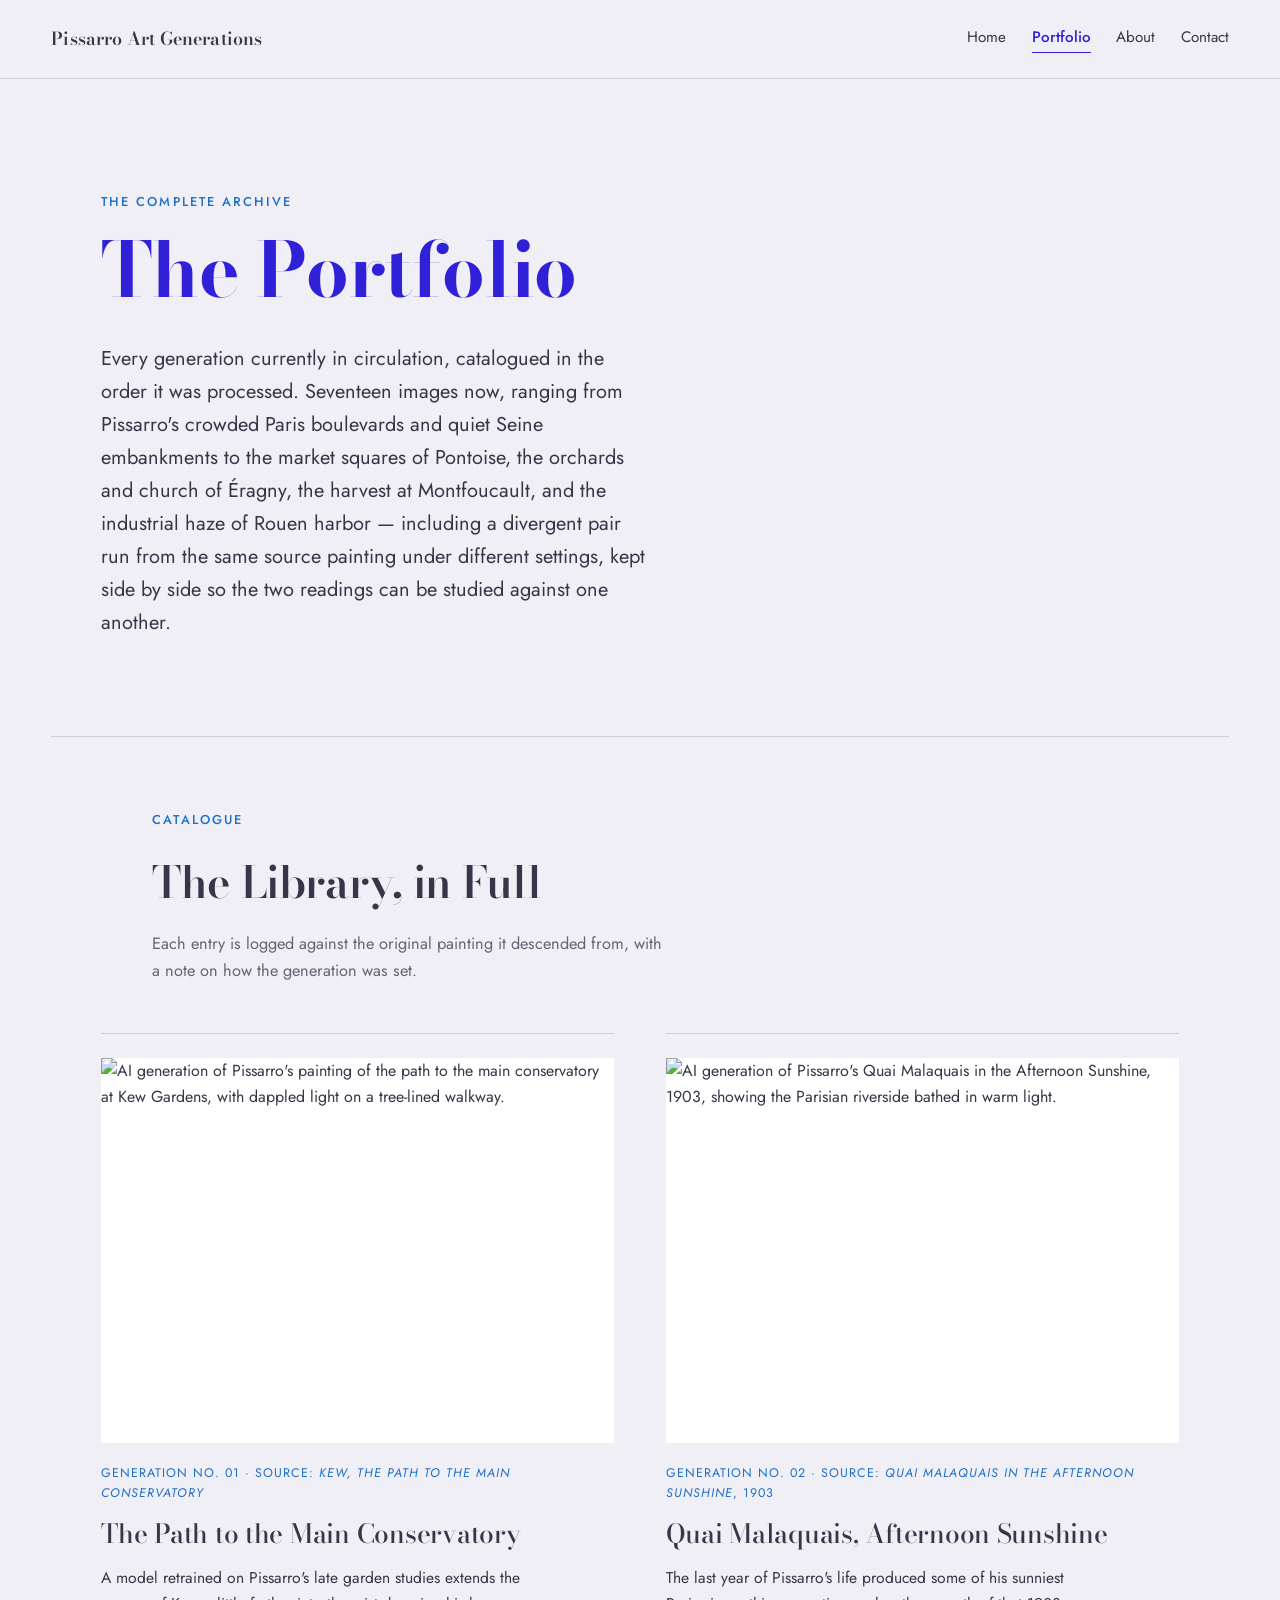
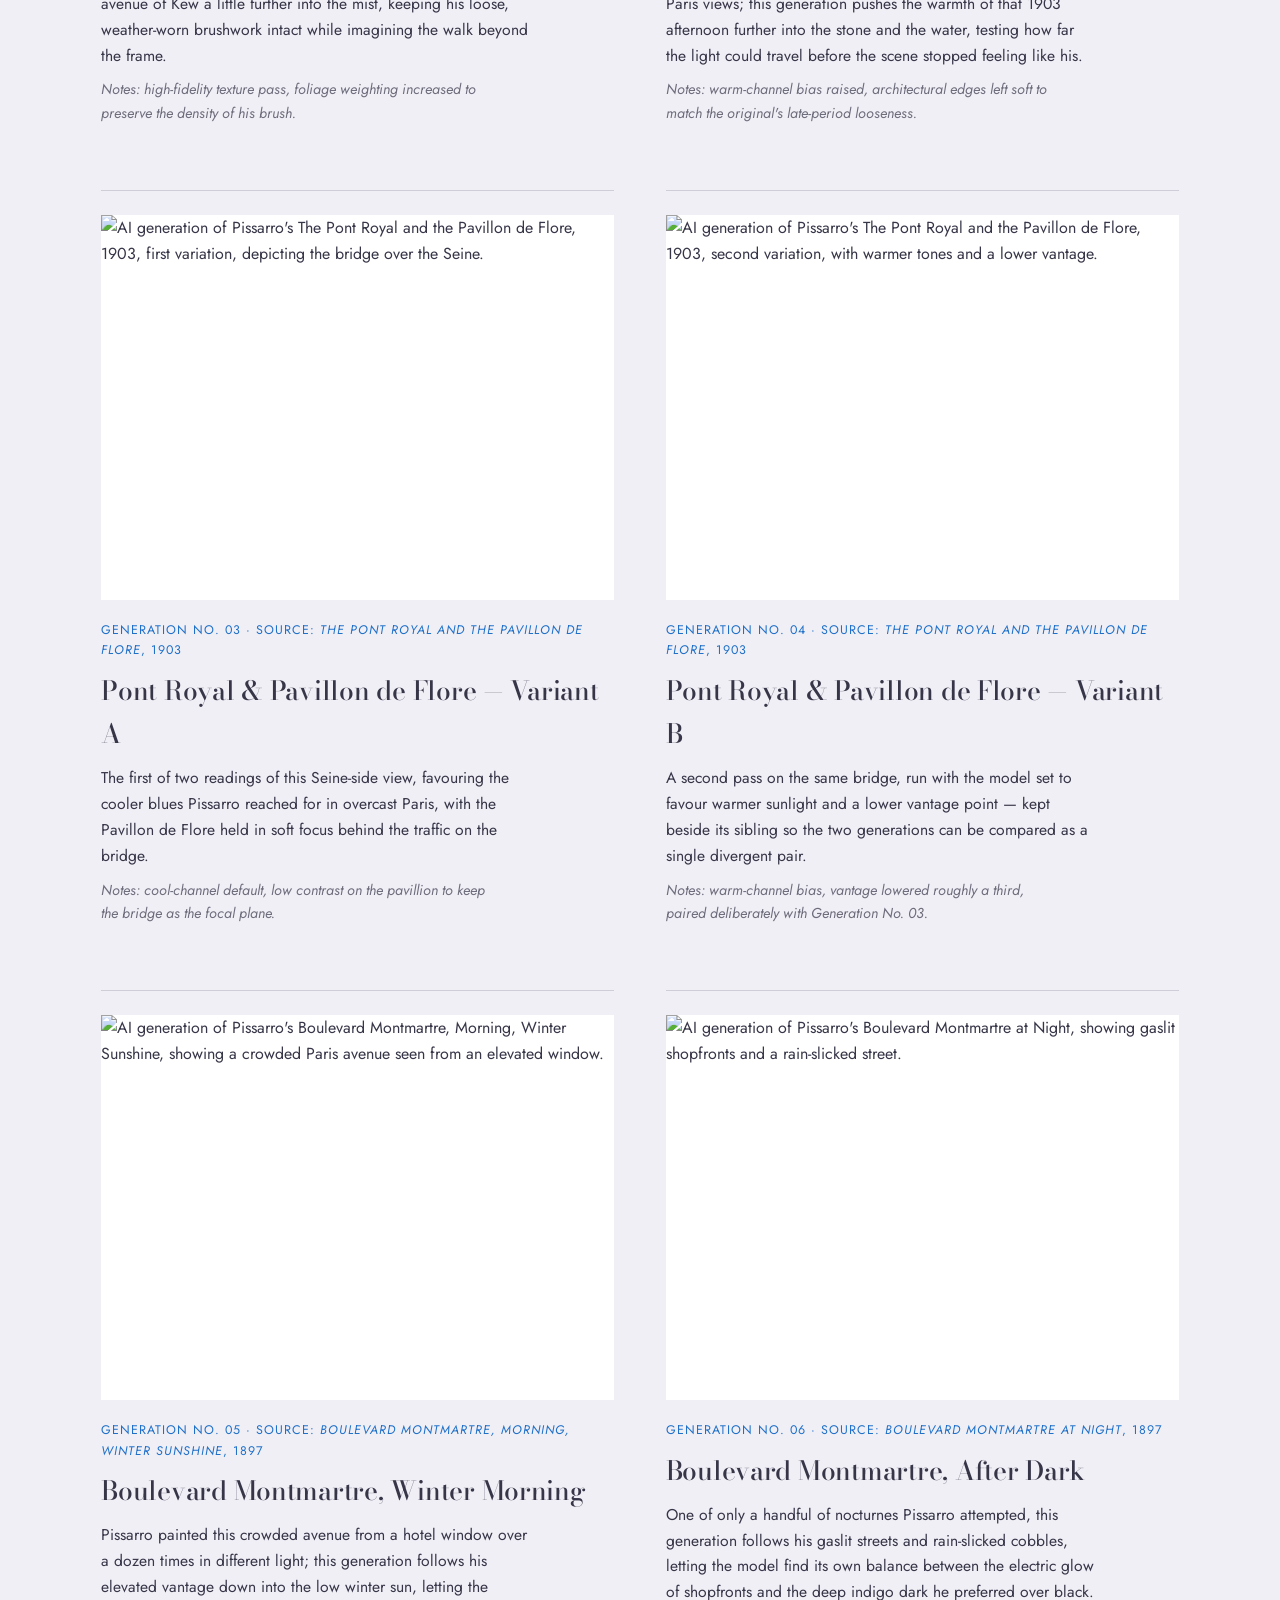
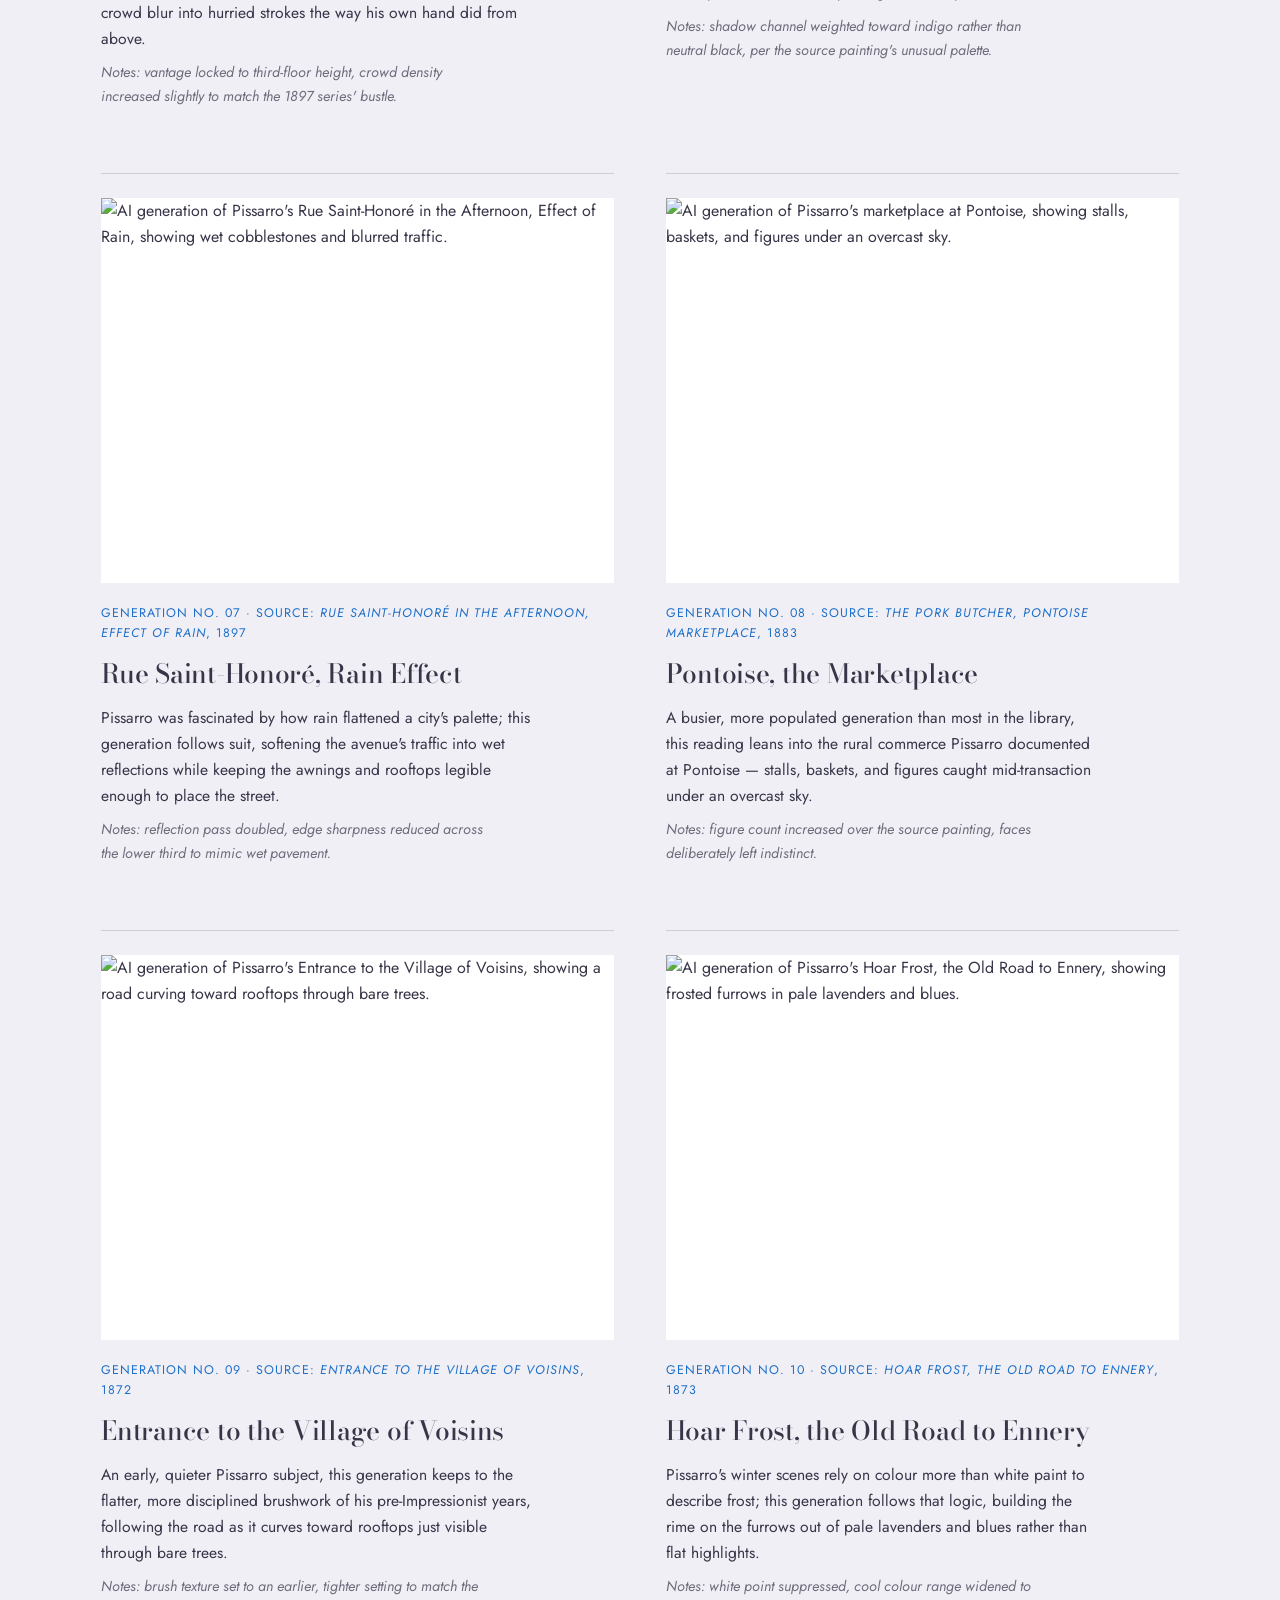
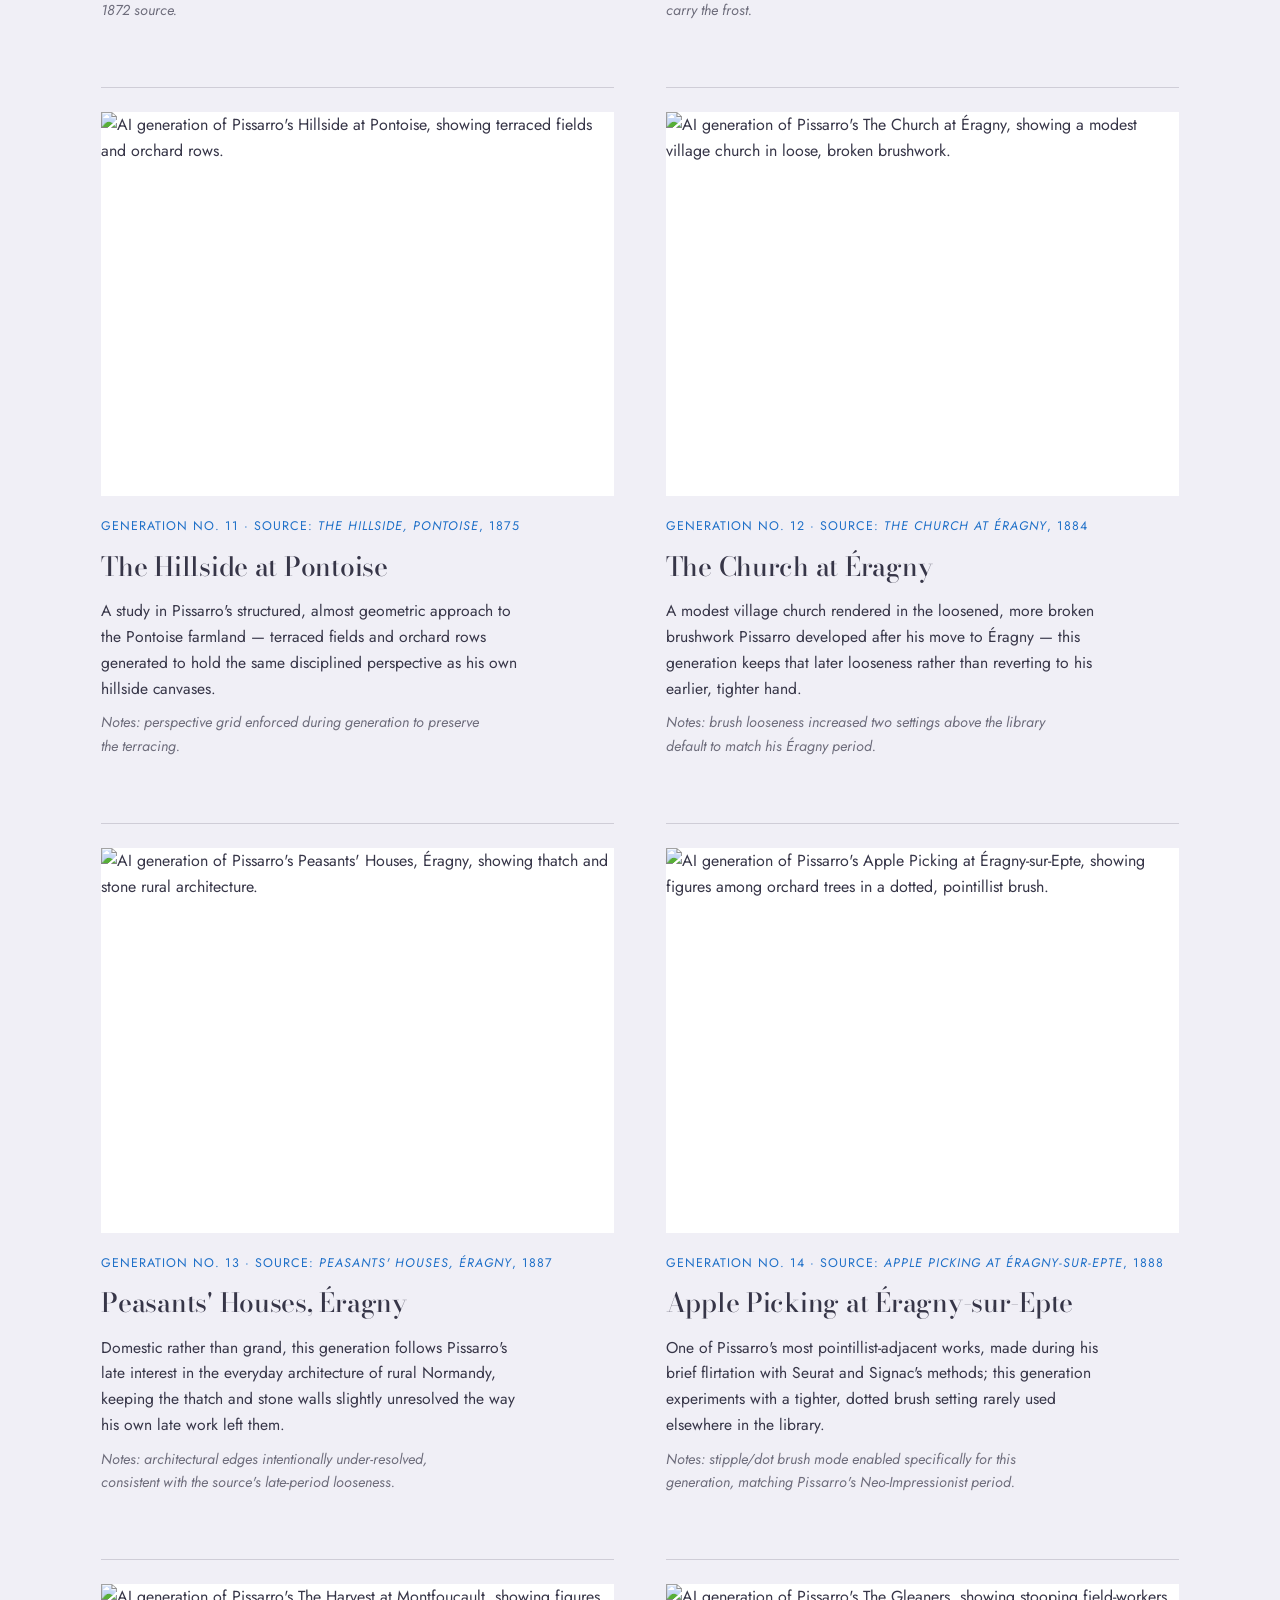
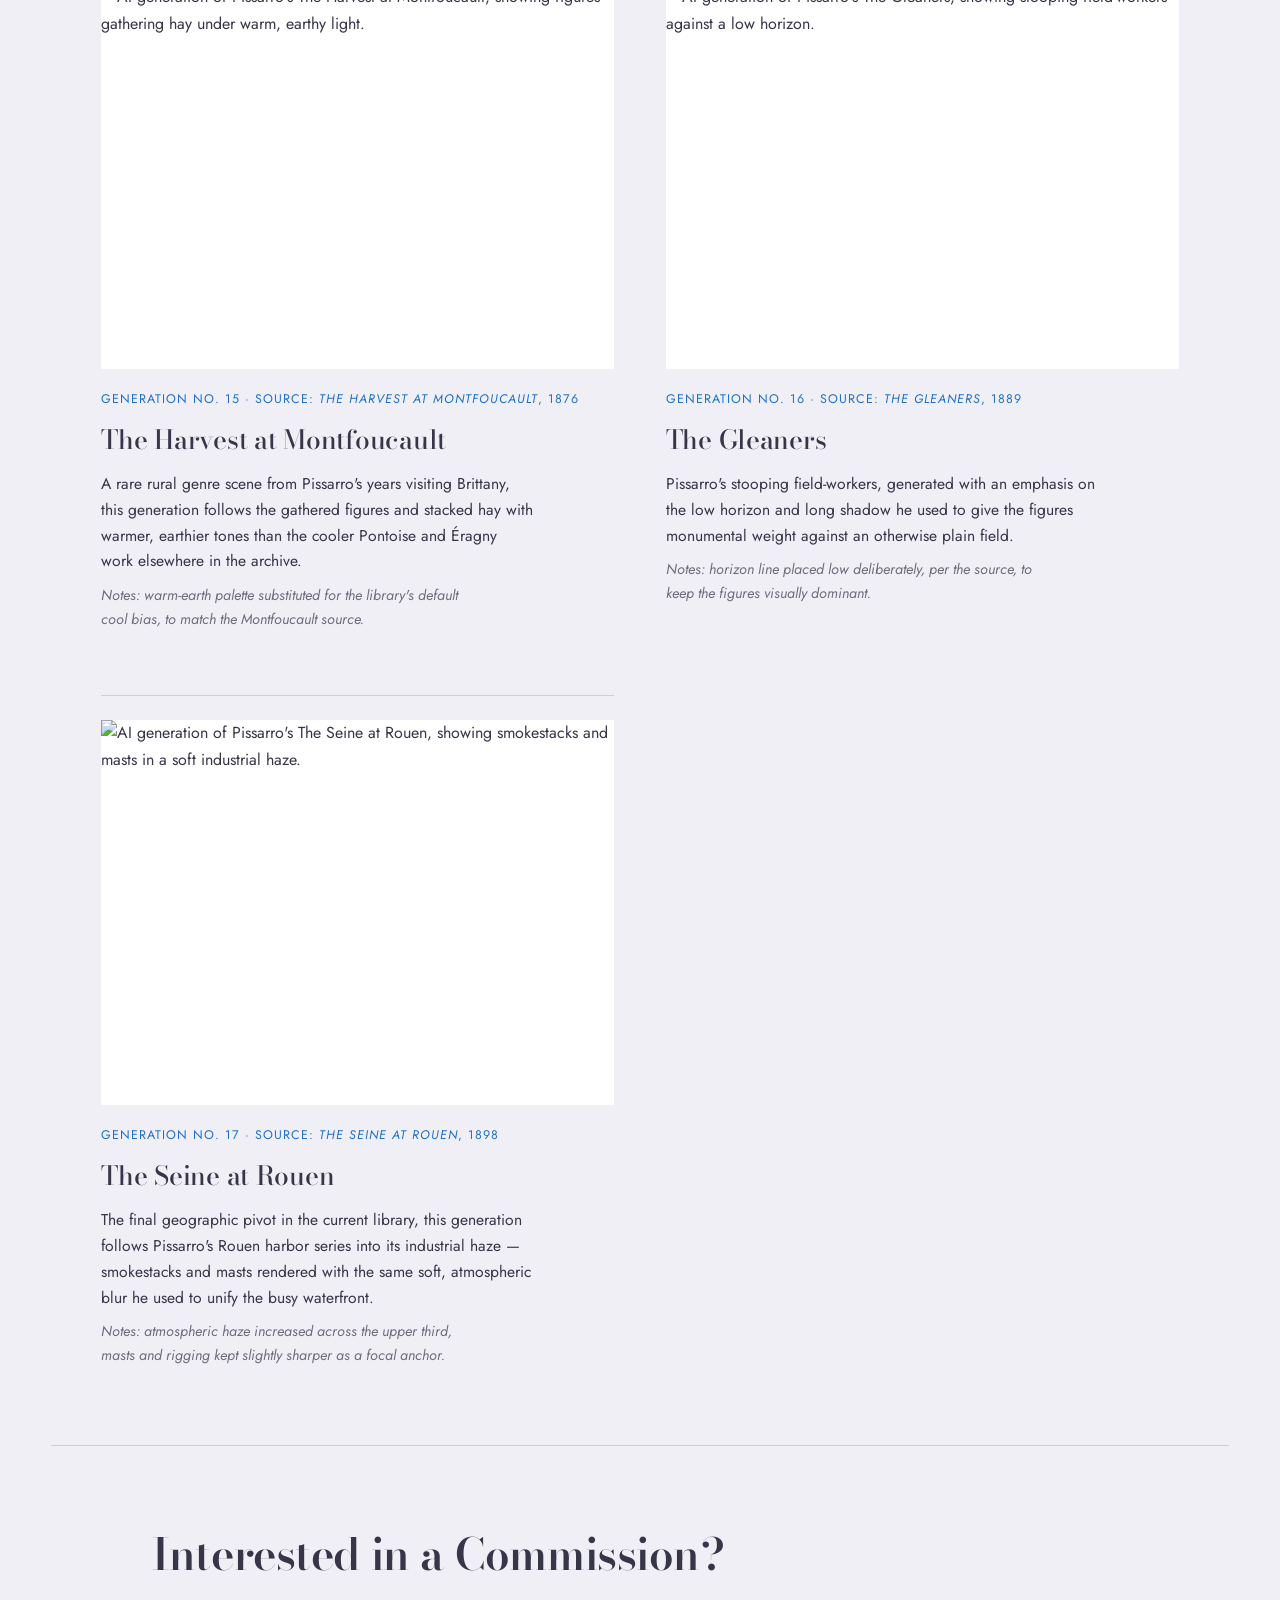
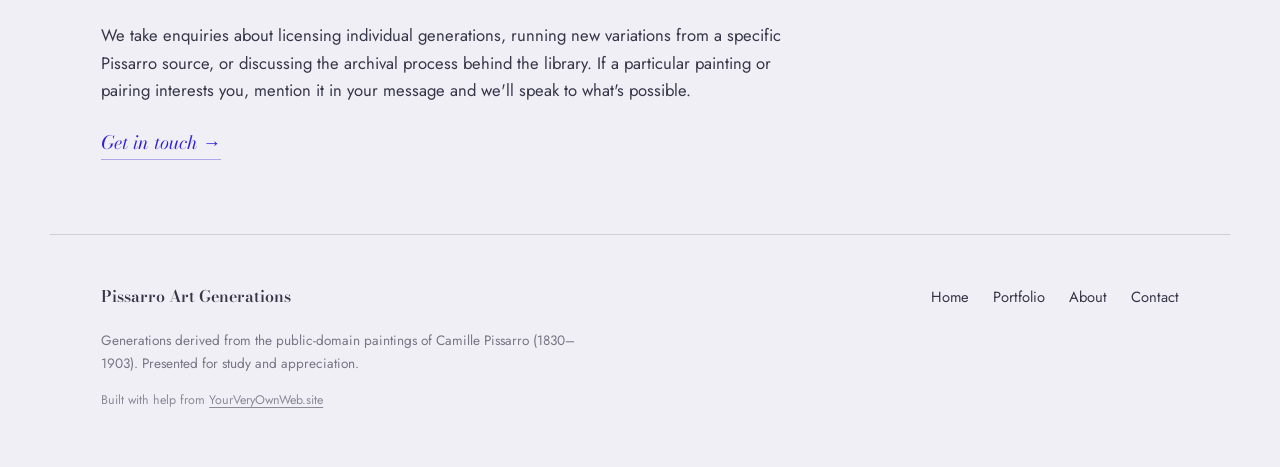
==== portfolio.html @ 80af74ef "Update via YourVeryOwnWeb.site" ====
<!DOCTYPE html>
<html lang="en">
<head>
<meta charset="UTF-8">
<meta name="viewport" content="width=device-width, initial-scale=1.0">
<title>Portfolio — Pissarro Art Generations</title>
<meta name="description" content="The full portfolio of Pissarro Art Generations: seventeen AI reinterpretations of Camille Pissarro's paintings, catalogued in order of processing.">
<link rel="preconnect" href="https://fonts.googleapis.com">
<link rel="preconnect" href="https://fonts.gstatic.com" crossorigin>
<link href="https://fonts.googleapis.com/css2?family=Bodoni+Moda:ital,opsz,wght@0,6..96,400;0,6..96,500;0,6..96,600;0,6..96,700;0,6..96,900;1,6..96,400&family=Jost:ital,wght@0,300;0,400;0,500;0,600;1,400&display=swap" rel="stylesheet">
<link rel="stylesheet" href="assets/css/styles.css">
</head>
<body>

<!-- TOP BAR START -->
<header class="topbar">
  <a class="topbar__name" href="index.html">Pissarro Art Generations</a>
  <nav class="topbar__nav" aria-label="Primary">
    <a href="index.html">Home</a>
    <a href="portfolio.html" aria-current="page">Portfolio</a>
    <a href="index.html#about">About</a>
    <a href="index.html#contact">Contact</a>
  </nav>
</header>
<!-- TOP BAR END -->

<main id="top">

  <!-- PORTFOLIO INTRO SECTION START -->
  <section class="hero" aria-labelledby="portfolio-heading">
    <p class="hero__eyebrow">The complete archive</p>
    <h1 id="portfolio-heading" class="hero__name" style="font-size:clamp(2.25rem, 6.5vw, 4.75rem);">The&nbsp;Portfolio</h1>
    <p class="hero__lede">
      Every generation currently in circulation, catalogued in the order it was
      processed. Seventeen images now, ranging from Pissarro's crowded Paris
      boulevards and quiet Seine embankments to the market squares of Pontoise, the
      orchards and church of Éragny, the harvest at Montfoucault, and the industrial
      haze of Rouen harbor — including a divergent pair run from the same source
      painting under different settings, kept side by side so the two readings can
      be studied against one another.
    </p>
  </section>
  <!-- PORTFOLIO INTRO SECTION END -->

  <hr class="rule">

  <!-- FULL LIBRARY SECTION START -->
  <section id="portfolio" class="library" aria-labelledby="portfolio-library-heading">
    <div class="section-head">
      <p class="section-head__eyebrow">Catalogue</p>
      <h2 id="portfolio-library-heading">The Library, in Full</h2>
      <p class="section-head__note">Each entry is logged against the original painting it descended from, with a note on how the generation was set.</p>
    </div>

    <div class="library__grid">

      <!-- Entry 1 -->
      <article class="entry">
        <figure class="entry__figure">
          <img src="https://pub-b8be2d42a56f45ea932b63dd513a009c.r2.dev/u/5d6qfpzfwi1xz0b/91ff86ba87f6eab5-kew-the-path-to-the-main-conservatory__1_.jpg" alt="AI generation of Pissarro's painting of the path to the main conservatory at Kew Gardens, with dappled light on a tree-lined walkway." loading="lazy">
        </figure>
        <div class="entry__text">
          <p class="entry__meta">Generation No. 01 · Source: <em>Kew, The Path to the Main Conservatory</em></p>
          <h3 class="entry__title">The Path to the Main Conservatory</h3>
          <p class="entry__desc">A model retrained on Pissarro's late garden studies extends the avenue of Kew a little further into the mist, keeping his loose, weather-worn brushwork intact while imagining the walk beyond the frame.</p>
          <p class="entry__note">Notes: high-fidelity texture pass, foliage weighting increased to preserve the density of his brush.</p>
        </div>
      </article>

      <!-- Entry 2 -->
      <article class="entry">
        <figure class="entry__figure">
          <img src="https://pub-b8be2d42a56f45ea932b63dd513a009c.r2.dev/u/5d6qfpzfwi1xz0b/f22e54a0213b586c-quai-malaquais-in-the-afternoon-sunshine-1903.jpg" alt="AI generation of Pissarro's Quai Malaquais in the Afternoon Sunshine, 1903, showing the Parisian riverside bathed in warm light." loading="lazy">
        </figure>
        <div class="entry__text">
          <p class="entry__meta">Generation No. 02 · Source: <em>Quai Malaquais in the Afternoon Sunshine</em>, 1903</p>
          <h3 class="entry__title">Quai Malaquais, Afternoon Sunshine</h3>
          <p class="entry__desc">The last year of Pissarro's life produced some of his sunniest Paris views; this generation pushes the warmth of that 1903 afternoon further into the stone and the water, testing how far the light could travel before the scene stopped feeling like his.</p>
          <p class="entry__note">Notes: warm-channel bias raised, architectural edges left soft to match the original's late-period looseness.</p>
        </div>
      </article>

      <!-- Entry 3 -->
      <article class="entry">
        <figure class="entry__figure">
          <img src="https://pub-b8be2d42a56f45ea932b63dd513a009c.r2.dev/u/5d6qfpzfwi1xz0b/1ac3b46f90d7bf42-the-pont-royal-and-the-pavillion-de-flore-1903.jpg" alt="AI generation of Pissarro's The Pont Royal and the Pavillon de Flore, 1903, first variation, depicting the bridge over the Seine." loading="lazy">
        </figure>
        <div class="entry__text">
          <p class="entry__meta">Generation No. 03 · Source: <em>The Pont Royal and the Pavillon de Flore</em>, 1903</p>
          <h3 class="entry__title">Pont Royal &amp; Pavillon de Flore — Variant A</h3>
          <p class="entry__desc">The first of two readings of this Seine-side view, favouring the cooler blues Pissarro reached for in overcast Paris, with the Pavillon de Flore held in soft focus behind the traffic on the bridge.</p>
          <p class="entry__note">Notes: cool-channel default, low contrast on the pavillion to keep the bridge as the focal plane.</p>
        </div>
      </article>

      <!-- Entry 4 -->
      <article class="entry">
        <figure class="entry__figure">
          <img src="https://pub-b8be2d42a56f45ea932b63dd513a009c.r2.dev/u/5d6qfpzfwi1xz0b/32edb75a07977446-the-pont-royal-and-the-pavillion-de-flore-1903.jpg" alt="AI generation of Pissarro's The Pont Royal and the Pavillon de Flore, 1903, second variation, with warmer tones and a lower vantage." loading="lazy">
        </figure>
        <div class="entry__text">
          <p class="entry__meta">Generation No. 04 · Source: <em>The Pont Royal and the Pavillon de Flore</em>, 1903</p>
          <h3 class="entry__title">Pont Royal &amp; Pavillon de Flore — Variant B</h3>
          <p class="entry__desc">A second pass on the same bridge, run with the model set to favour warmer sunlight and a lower vantage point — kept beside its sibling so the two generations can be compared as a single divergent pair.</p>
          <p class="entry__note">Notes: warm-channel bias, vantage lowered roughly a third, paired deliberately with Generation No. 03.</p>
        </div>
      </article>

      <!-- Entry 5 -->
      <article class="entry">
        <figure class="entry__figure">
          <img src="https://pub-b8be2d42a56f45ea932b63dd513a009c.r2.dev/u/5d6qfpzfwi1xz0b/b2124f165fc53e57-mj-wUvZQaKvulI.webp" alt="AI generation of Pissarro's Boulevard Montmartre, Morning, Winter Sunshine, showing a crowded Paris avenue seen from an elevated window." loading="lazy">
        </figure>
        <div class="entry__text">
          <p class="entry__meta">Generation No. 05 · Source: <em>Boulevard Montmartre, Morning, Winter Sunshine</em>, 1897</p>
          <h3 class="entry__title">Boulevard Montmartre, Winter Morning</h3>
          <p class="entry__desc">Pissarro painted this crowded avenue from a hotel window over a dozen times in different light; this generation follows his elevated vantage down into the low winter sun, letting the crowd blur into hurried strokes the way his own hand did from above.</p>
          <p class="entry__note">Notes: vantage locked to third-floor height, crowd density increased slightly to match the 1897 series' bustle.</p>
        </div>
      </article>

      <!-- Entry 6 -->
      <article class="entry">
        <figure class="entry__figure">
          <img src="https://pub-b8be2d42a56f45ea932b63dd513a009c.r2.dev/u/5d6qfpzfwi1xz0b/64ec55c3ba127ce5-mj-vWYK-WlaPag.webp" alt="AI generation of Pissarro's Boulevard Montmartre at Night, showing gaslit shopfronts and a rain-slicked street." loading="lazy">
        </figure>
        <div class="entry__text">
          <p class="entry__meta">Generation No. 06 · Source: <em>Boulevard Montmartre at Night</em>, 1897</p>
          <h3 class="entry__title">Boulevard Montmartre, After Dark</h3>
          <p class="entry__desc">One of only a handful of nocturnes Pissarro attempted, this generation follows his gaslit streets and rain-slicked cobbles, letting the model find its own balance between the electric glow of shopfronts and the deep indigo dark he preferred over black.</p>
          <p class="entry__note">Notes: shadow channel weighted toward indigo rather than neutral black, per the source painting's unusual palette.</p>
        </div>
      </article>

      <!-- Entry 7 -->
      <article class="entry">
        <figure class="entry__figure">
          <img src="https://pub-b8be2d42a56f45ea932b63dd513a009c.r2.dev/u/5d6qfpzfwi1xz0b/fb56c7f94c07ff09-mj-vEhbkxfAFMw.webp" alt="AI generation of Pissarro's Rue Saint-Honoré in the Afternoon, Effect of Rain, showing wet cobblestones and blurred traffic." loading="lazy">
        </figure>
        <div class="entry__text">
          <p class="entry__meta">Generation No. 07 · Source: <em>Rue Saint-Honoré in the Afternoon, Effect of Rain</em>, 1897</p>
          <h3 class="entry__title">Rue Saint-Honoré, Rain Effect</h3>
          <p class="entry__desc">Pissarro was fascinated by how rain flattened a city's palette; this generation follows suit, softening the avenue's traffic into wet reflections while keeping the awnings and rooftops legible enough to place the street.</p>
          <p class="entry__note">Notes: reflection pass doubled, edge sharpness reduced across the lower third to mimic wet pavement.</p>
        </div>
      </article>

      <!-- Entry 8 -->
      <article class="entry">
        <figure class="entry__figure">
          <img src="https://pub-b8be2d42a56f45ea932b63dd513a009c.r2.dev/u/5d6qfpzfwi1xz0b/9cf48aad112f1e01-mj-v0rkVIJbUy4.webp" alt="AI generation of Pissarro's marketplace at Pontoise, showing stalls, baskets, and figures under an overcast sky." loading="lazy">
        </figure>
        <div class="entry__text">
          <p class="entry__meta">Generation No. 08 · Source: <em>The Pork Butcher, Pontoise Marketplace</em>, 1883</p>
          <h3 class="entry__title">Pontoise, the Marketplace</h3>
          <p class="entry__desc">A busier, more populated generation than most in the library, this reading leans into the rural commerce Pissarro documented at Pontoise — stalls, baskets, and figures caught mid-transaction under an overcast sky.</p>
          <p class="entry__note">Notes: figure count increased over the source painting, faces deliberately left indistinct.</p>
        </div>
      </article>

      <!-- Entry 9 -->
      <article class="entry">
        <figure class="entry__figure">
          <img src="https://pub-b8be2d42a56f45ea932b63dd513a009c.r2.dev/u/5d6qfpzfwi1xz0b/64e8c7bf67b56985-mj-skqcJ_o6_3k.webp" alt="AI generation of Pissarro's Entrance to the Village of Voisins, showing a road curving toward rooftops through bare trees." loading="lazy">
        </figure>
        <div class="entry__text">
          <p class="entry__meta">Generation No. 09 · Source: <em>Entrance to the Village of Voisins</em>, 1872</p>
          <h3 class="entry__title">Entrance to the Village of Voisins</h3>
          <p class="entry__desc">An early, quieter Pissarro subject, this generation keeps to the flatter, more disciplined brushwork of his pre-Impressionist years, following the road as it curves toward rooftops just visible through bare trees.</p>
          <p class="entry__note">Notes: brush texture set to an earlier, tighter setting to match the 1872 source.</p>
        </div>
      </article>

      <!-- Entry 10 -->
      <article class="entry">
        <figure class="entry__figure">
          <img src="https://pub-b8be2d42a56f45ea932b63dd513a009c.r2.dev/u/5d6qfpzfwi1xz0b/e4395f871d9e0da8-mj-tt1mPsIuRvs.webp" alt="AI generation of Pissarro's Hoar Frost, the Old Road to Ennery, showing frosted furrows in pale lavenders and blues." loading="lazy">
        </figure>
        <div class="entry__text">
          <p class="entry__meta">Generation No. 10 · Source: <em>Hoar Frost, the Old Road to Ennery</em>, 1873</p>
          <h3 class="entry__title">Hoar Frost, the Old Road to Ennery</h3>
          <p class="entry__desc">Pissarro's winter scenes rely on colour more than white paint to describe frost; this generation follows that logic, building the rime on the furrows out of pale lavenders and blues rather than flat highlights.</p>
          <p class="entry__note">Notes: white point suppressed, cool colour range widened to carry the frost.</p>
        </div>
      </article>

      <!-- Entry 11 -->
      <article class="entry">
        <figure class="entry__figure">
          <img src="https://pub-b8be2d42a56f45ea932b63dd513a009c.r2.dev/u/5d6qfpzfwi1xz0b/861bd26b6f6945ea-mj-uxxIf_6ZP08.webp" alt="AI generation of Pissarro's Hillside at Pontoise, showing terraced fields and orchard rows." loading="lazy">
        </figure>
        <div class="entry__text">
          <p class="entry__meta">Generation No. 11 · Source: <em>The Hillside, Pontoise</em>, 1875</p>
          <h3 class="entry__title">The Hillside at Pontoise</h3>
          <p class="entry__desc">A study in Pissarro's structured, almost geometric approach to the Pontoise farmland — terraced fields and orchard rows generated to hold the same disciplined perspective as his own hillside canvases.</p>
          <p class="entry__note">Notes: perspective grid enforced during generation to preserve the terracing.</p>
        </div>
      </article>

      <!-- Entry 12 -->
      <article class="entry">
        <figure class="entry__figure">
          <img src="https://pub-b8be2d42a56f45ea932b63dd513a009c.r2.dev/u/5d6qfpzfwi1xz0b/44511dac8fcdfe62-mj-sZsHnIXAQoM.webp" alt="AI generation of Pissarro's The Church at Éragny, showing a modest village church in loose, broken brushwork." loading="lazy">
        </figure>
        <div class="entry__text">
          <p class="entry__meta">Generation No. 12 · Source: <em>The Church at Éragny</em>, 1884</p>
          <h3 class="entry__title">The Church at Éragny</h3>
          <p class="entry__desc">A modest village church rendered in the loosened, more broken brushwork Pissarro developed after his move to Éragny — this generation keeps that later looseness rather than reverting to his earlier, tighter hand.</p>
          <p class="entry__note">Notes: brush looseness increased two settings above the library default to match his Éragny period.</p>
        </div>
      </article>

      <!-- Entry 13 -->
      <article class="entry">
        <figure class="entry__figure">
          <img src="https://pub-b8be2d42a56f45ea932b63dd513a009c.r2.dev/u/5d6qfpzfwi1xz0b/3b980e4104dcf8d3-mj-sIn5FnruUBE.webp" alt="AI generation of Pissarro's Peasants' Houses, Éragny, showing thatch and stone rural architecture." loading="lazy">
        </figure>
        <div class="entry__text">
          <p class="entry__meta">Generation No. 13 · Source: <em>Peasants' Houses, Éragny</em>, 1887</p>
          <h3 class="entry__title">Peasants' Houses, Éragny</h3>
          <p class="entry__desc">Domestic rather than grand, this generation follows Pissarro's late interest in the everyday architecture of rural Normandy, keeping the thatch and stone walls slightly unresolved the way his own late work left them.</p>
          <p class="entry__note">Notes: architectural edges intentionally under-resolved, consistent with the source's late-period looseness.</p>
        </div>
      </article>

      <!-- Entry 14 -->
      <article class="entry">
        <figure class="entry__figure">
          <img src="https://pub-b8be2d42a56f45ea932b63dd513a009c.r2.dev/u/5d6qfpzfwi1xz0b/83a579dc6a7722e4-mj-qfB_OS1ucDs.webp" alt="AI generation of Pissarro's Apple Picking at Éragny-sur-Epte, showing figures among orchard trees in a dotted, pointillist brush." loading="lazy">
        </figure>
        <div class="entry__text">
          <p class="entry__meta">Generation No. 14 · Source: <em>Apple Picking at Éragny-sur-Epte</em>, 1888</p>
          <h3 class="entry__title">Apple Picking at Éragny-sur-Epte</h3>
          <p class="entry__desc">One of Pissarro's most pointillist-adjacent works, made during his brief flirtation with Seurat and Signac's methods; this generation experiments with a tighter, dotted brush setting rarely used elsewhere in the library.</p>
          <p class="entry__note">Notes: stipple/dot brush mode enabled specifically for this generation, matching Pissarro's Neo-Impressionist period.</p>
        </div>
      </article>

      <!-- Entry 15 -->
      <article class="entry">
        <figure class="entry__figure">
          <img src="https://pub-b8be2d42a56f45ea932b63dd513a009c.r2.dev/u/5d6qfpzfwi1xz0b/e9bd67aaf1a23d37-mj-oq1mJykpdK0.webp" alt="AI generation of Pissarro's The Harvest at Montfoucault, showing figures gathering hay under warm, earthy light." loading="lazy">
        </figure>
        <div class="entry__text">
          <p class="entry__meta">Generation No. 15 · Source: <em>The Harvest at Montfoucault</em>, 1876</p>
          <h3 class="entry__title">The Harvest at Montfoucault</h3>
          <p class="entry__desc">A rare rural genre scene from Pissarro's years visiting Brittany, this generation follows the gathered figures and stacked hay with warmer, earthier tones than the cooler Pontoise and Éragny work elsewhere in the archive.</p>
          <p class="entry__note">Notes: warm-earth palette substituted for the library's default cool bias, to match the Montfoucault source.</p>
        </div>
      </article>

      <!-- Entry 16 -->
      <article class="entry">
        <figure class="entry__figure">
          <img src="https://pub-b8be2d42a56f45ea932b63dd513a009c.r2.dev/u/5d6qfpzfwi1xz0b/797ef66cea858f62-mj-oPliW8EEqH4.webp" alt="AI generation of Pissarro's The Gleaners, showing stooping field-workers against a low horizon." loading="lazy">
        </figure>
        <div class="entry__text">
          <p class="entry__meta">Generation No. 16 · Source: <em>The Gleaners</em>, 1889</p>
          <h3 class="entry__title">The Gleaners</h3>
          <p class="entry__desc">Pissarro's stooping field-workers, generated with an emphasis on the low horizon and long shadow he used to give the figures monumental weight against an otherwise plain field.</p>
          <p class="entry__note">Notes: horizon line placed low deliberately, per the source, to keep the figures visually dominant.</p>
        </div>
      </article>

      <!-- Entry 17 -->
      <article class="entry">
        <figure class="entry__figure">
          <img src="https://pub-b8be2d42a56f45ea932b63dd513a009c.r2.dev/u/5d6qfpzfwi1xz0b/f3af04e969bc1a91-mj-mYBSho6VdTE.webp" alt="AI generation of Pissarro's The Seine at Rouen, showing smokestacks and masts in a soft industrial haze." loading="lazy">
        </figure>
        <div class="entry__text">
          <p class="entry__meta">Generation No. 17 · Source: <em>The Seine at Rouen</em>, 1898</p>
          <h3 class="entry__title">The Seine at Rouen</h3>
          <p class="entry__desc">The final geographic pivot in the current library, this generation follows Pissarro's Rouen harbor series into its industrial haze — smokestacks and masts rendered with the same soft, atmospheric blur he used to unify the busy waterfront.</p>
          <p class="entry__note">Notes: atmospheric haze increased across the upper third, masts and rigging kept slightly sharper as a focal anchor.</p>
        </div>
      </article>

    </div>
  </section>
  <!-- FULL LIBRARY SECTION END -->

  <hr class="rule">

  <!-- PORTFOLIO CTA SECTION START -->
  <section class="about" aria-labelledby="portfolio-cta-heading">
    <div class="section-head">
      <h2 id="portfolio-cta-heading">Interested in a Commission?</h2>
    </div>
    <div class="about__body">
      <p>
        We take enquiries about licensing individual generations, running new
        variations from a specific Pissarro source, or discussing the archival
        process behind the library. If a particular painting or pairing interests
        you, mention it in your message and we'll speak to what's possible.
      </p>
      <p>
        <a class="library__more-link" href="index.html#contact">Get in touch →</a>
      </p>
    </div>
  </section>
  <!-- PORTFOLIO CTA SECTION END -->

</main>

<!-- FOOTER START -->
<footer class="site-footer">
  <div class="site-footer__row">
    <span class="site-footer__name">Pissarro Art Generations</span>
    <nav class="site-footer__links" aria-label="Footer">
      <a href="index.html">Home</a>
      <a href="portfolio.html">Portfolio</a>
      <a href="index.html#about">About</a>
      <a href="index.html#contact">Contact</a>
    </nav>
  </div>
  <p class="site-footer__note">Generations derived from the public-domain paintings of Camille Pissarro (1830–1903). Presented for study and appreciation.</p>
  <p class="yvow-credit">Built with help from <a href="https://yourveryownweb.site" rel="noopener">YourVeryOwnWeb.site</a></p>
</footer>
<!-- FOOTER END -->

<script src="assets/js/scripts.js"></script>
</body>
</html>
---- assets/css/styles.css ----
/* ===========================================================
   PISSARRO ART GENERATIONS — STYLES
   Palette + type system defined as CSS custom properties.
   =========================================================== */

:root{
  /* Palette (from brief) */
  --bg:        #f0eff6; /* dominant paper background */
  --accent:    #3021d8; /* primary accent — deep indigo */
  --accent-2:  #1f70c8; /* supporting — mid blue */
  --ink:       #373648; /* body / heading ink — slate charcoal */
  --sky:       #00a3d7; /* supporting — bright cyan-blue */

  --bg-raised: #ffffff;
  --rule:      rgba(55, 54, 72, 0.18);
  --rule-strong: rgba(48, 33, 216, 0.35);

  --font-head: "Bodoni Moda", "Playfair Display", Georgia, "Times New Roman", serif;
  --font-body: "Jost", "Century Gothic", "Trebuchet MS", Helvetica, Arial, sans-serif;

  --max-w: 1180px;
  --gutter: clamp(1.25rem, 4vw, 3.5rem);
}

*, *::before, *::after{ box-sizing: border-box; }

html{ scroll-behavior: smooth; }

body{
  margin: 0;
  background: var(--bg);
  color: var(--ink);
  font-family: var(--font-body);
  font-weight: 400;
  line-height: 1.65;
  -webkit-font-smoothing: antialiased;
}

h1, h2, h3{
  font-family: var(--font-head);
  color: var(--ink);
  margin: 0;
  letter-spacing: -0.01em;
}

a{
  color: var(--accent);
  text-decoration-thickness: 1px;
  text-underline-offset: 3px;
}

a:hover, a:focus-visible{
  color: var(--sky);
}

img{ max-width: 100%; display: block; }

.rule{
  border: none;
  border-top: 1px solid var(--rule);
  margin: 0 var(--gutter);
}

/* ===========================================================
   TOP BAR
   =========================================================== */
.topbar{
  display: flex;
  flex-wrap: wrap;
  align-items: center;
  justify-content: space-between;
  gap: 0.75rem 1.5rem;
  padding: clamp(1rem, 2.5vw, 1.5rem) var(--gutter);
  border-bottom: 1px solid var(--rule);
}

.topbar__name{
  font-family: var(--font-head);
  font-weight: 600;
  font-size: clamp(1rem, 1.4vw, 1.15rem);
  color: var(--ink);
  text-decoration: none;
  letter-spacing: 0.01em;
}

.topbar__nav{
  display: flex;
  gap: clamp(1rem, 2vw, 2rem);
  font-size: 0.95rem;
}

.topbar__nav a{
  color: var(--ink);
  text-decoration: none;
  border-bottom: 1px solid transparent;
  padding-bottom: 2px;
}

.topbar__nav a:hover,
.topbar__nav a:focus-visible{
  color: var(--accent);
  border-bottom-color: var(--accent-2);
}

.topbar__nav a[aria-current="page"]{
  color: var(--accent);
  border-bottom-color: var(--accent);
  font-weight: 500;
}

/* ===========================================================
   HERO
   =========================================================== */
.hero{
  max-width: var(--max-w);
  margin: 0 auto;
  padding: clamp(3rem, 9vw, 7rem) var(--gutter) clamp(3rem, 6vw, 5rem);
}

.hero__eyebrow{
  text-transform: uppercase;
  letter-spacing: 0.16em;
  font-size: 0.8rem;
  color: var(--accent-2);
  margin: 0 0 1.25rem;
  font-weight: 500;
}

.hero__name{
  font-size: clamp(2.75rem, 9vw, 6.5rem);
  font-weight: 700;
  line-height: 0.98;
  color: var(--accent);
  margin-bottom: clamp(1.5rem, 3vw, 2.25rem);
}

.hero__lede{
  max-width: 46ch;
  font-size: clamp(1.05rem, 1.4vw, 1.2rem);
  color: var(--ink);
}

.hero__cta{
  display: inline-block;
  margin-top: 1.75rem;
  font-family: var(--font-head);
  font-style: italic;
  font-size: 1.1rem;
  color: var(--accent);
  text-decoration: none;
  border-bottom: 1px solid var(--rule-strong);
  padding-bottom: 3px;
}

.hero__cta:hover, .hero__cta:focus-visible{
  color: var(--sky);
  border-bottom-color: var(--sky);
}

/* ===========================================================
   SECTION HEADS (shared)
   =========================================================== */
.section-head{
  max-width: var(--max-w);
  margin: 0 auto;
  padding: clamp(3rem, 6vw, 4.5rem) var(--gutter) clamp(1.5rem, 3vw, 2rem);
}

.section-head h2{
  font-size: clamp(1.9rem, 4vw, 2.75rem);
  font-weight: 600;
}

.section-head h1.section-head__title{
  font-size: clamp(2.4rem, 6vw, 4rem);
  font-weight: 700;
  color: var(--accent);
}

.section-head__note{
  margin-top: 0.75rem;
  color: var(--ink);
  opacity: 0.75;
  max-width: 52ch;
  font-size: 1.02rem;
}

.section-head__eyebrow{
  text-transform: uppercase;
  letter-spacing: 0.16em;
  font-size: 0.8rem;
  color: var(--accent-2);
  margin: 0 0 1rem;
  font-weight: 500;
}

/* ===========================================================
   LIBRARY / SELECTED WORK
   =========================================================== */
.library{
  max-width: var(--max-w);
  margin: 0 auto;
  padding: 0 var(--gutter) clamp(3rem, 6vw, 5rem);
}

.library__grid{
  display: grid;
  grid-template-columns: 1fr;
  gap: clamp(2.5rem, 5vw, 4rem) clamp(2rem, 4vw, 3.5rem);
}

@media (min-width: 768px){
  .library__grid{
    grid-template-columns: repeat(2, 1fr);
  }
}

.entry{
  border-top: 1px solid var(--rule);
  padding-top: 1.5rem;
}

.entry__figure{
  margin: 0 0 1.25rem;
  overflow: hidden;
  background: var(--bg-raised);
}

.entry__figure img{
  width: 100%;
  height: auto;
  aspect-ratio: 4 / 3;
  object-fit: cover;
  filter: saturate(1.02);
  transition: transform 0.4s ease;
}

.entry:hover .entry__figure img{
  transform: scale(1.015);
}

.entry__meta{
  font-size: 0.78rem;
  text-transform: uppercase;
  letter-spacing: 0.08em;
  color: var(--accent-2);
  margin: 0 0 0.5rem;
}

.entry__title{
  font-size: clamp(1.35rem, 2.2vw, 1.65rem);
  font-weight: 500;
  margin-bottom: 0.6rem;
}

.entry__desc{
  color: var(--ink);
  max-width: 48ch;
  font-size: 0.98rem;
  margin: 0 0 0.6rem;
}

.entry__note{
  color: var(--ink);
  opacity: 0.7;
  max-width: 48ch;
  font-size: 0.9rem;
  font-style: italic;
  margin: 0;
}

/* Teaser link-out beneath a partial grid */
.library__more{
  margin-top: clamp(2rem, 4vw, 3rem);
  padding-top: 1.5rem;
  border-top: 1px solid var(--rule);
}

.library__more-link{
  font-family: var(--font-head);
  font-style: italic;
  font-size: 1.15rem;
  color: var(--accent);
  text-decoration: none;
  border-bottom: 1px solid var(--rule-strong);
  padding-bottom: 3px;
}

.library__more-link:hover,
.library__more-link:focus-visible{
  color: var(--sky);
  border-bottom-color: var(--sky);
}

/* ===========================================================
   ABOUT
   =========================================================== */
.about{
  max-width: var(--max-w);
  margin: 0 auto;
  padding: 0 var(--gutter) clamp(3rem, 6vw, 5rem);
}

.about__body{
  display: grid;
  gap: 1.4rem;
  max-width: 68ch;
  font-size: clamp(1rem, 1.3vw, 1.1rem);
}

.about__body p{ margin: 0; }

/* ===========================================================
   CONTACT
   =========================================================== */
.contact{
  max-width: var(--max-w);
  margin: 0 auto;
  padding: 0 var(--gutter) clamp(4rem, 7vw, 6rem);
}

.contact__form{
  max-width: 42rem;
  display: grid;
  gap: 1.5rem;
}

.field{
  display: grid;
  gap: 0.5rem;
}

.field label{
  font-size: 0.85rem;
  text-transform: uppercase;
  letter-spacing: 0.08em;
  color: var(--accent-2);
}

.field input,
.field textarea{
  font-family: var(--font-body);
  font-size: 1rem;
  color: var(--ink);
  background: var(--bg-raised);
  border: 1px solid var(--rule-strong);
  border-radius: 2px;
  padding: 0.75rem 0.9rem;
  resize: vertical;
}

.field input:focus,
.field textarea:focus{
  outline: none;
  border-color: var(--accent);
  box-shadow: 0 0 0 3px rgba(48, 33, 216, 0.12);
}

.contact__submit{
  justify-self: start;
  font-family: var(--font-head);
  font-style: italic;
  font-size: 1.05rem;
  color: var(--bg-raised);
  background: var(--accent);
  border: none;
  padding: 0.85rem 2rem;
  border-radius: 2px;
  cursor: pointer;
  transition: background 0.2s ease;
}

.contact__submit:hover,
.contact__submit:focus-visible{
  background: var(--sky);
}

/* ===========================================================
   FOOTER
   =========================================================== */
.site-footer{
  max-width: var(--max-w);
  margin: 0 auto;
  padding: clamp(2rem, 4vw, 3rem) var(--gutter) clamp(2.5rem, 5vw, 3.5rem);
  border-top: 1px solid var(--rule);
}

.site-footer__row{
  display: flex;
  flex-wrap: wrap;
  justify-content: space-between;
  gap: 1rem;
  align-items: baseline;
  margin-bottom: 1.25rem;
}

.site-footer__name{
  font-family: var(--font-head);
  font-weight: 600;
  color: var(--ink);
}

.site-footer__links{
  display: flex;
  gap: 1.5rem;
  font-size: 0.92rem;
}

.site-footer__links a{
  color: var(--ink);
  text-decoration: none;
}

.site-footer__links a:hover,
.site-footer__links a:focus-visible{
  color: var(--accent);
}

.site-footer__note{
  font-size: 0.85rem;
  color: var(--ink);
  opacity: 0.65;
  max-width: 60ch;
  margin: 0 0 1rem;
}

.yvow-credit{
  font-size: 0.78rem;
  color: var(--ink);
  opacity: 0.55;
  margin: 0;
}

.yvow-credit a{
  color: inherit;
  text-decoration: underline;
}

/* ===========================================================
   THANKS PAGE
   =========================================================== */
.thanks{
  max-width: var(--max-w);
  margin: 0 auto;
  padding: clamp(4rem, 10vw, 8rem) var(--gutter);
}

.thanks__heading{
  font-size: clamp(2rem, 5vw, 3.5rem);
  font-weight: 600;
  margin-bottom: 1.5rem;
  color: var(--accent);
}

.thanks__message{
  max-width: 54ch;
  font-size: clamp(1rem, 1.2vw, 1.1rem);
  line-height: 1.7;
  color: var(--ink);
  margin-bottom: 2rem;
}

.thanks__cta{
  display: inline-block;
  font-family: var(--font-head);
  font-style: italic;
  font-size: 1.05rem;
  color: var(--accent);
  text-decoration: none;
  border-bottom: 1px solid var(--rule-strong);
  padding-bottom: 3px;
}

.thanks__cta:hover,
.thanks__cta:focus-visible{
  color: var(--sky);
  border-bottom-color: var(--sky);
}

/* ===========================================================
   RESPONSIVE TUNING
   =========================================================== */
@media (min-width: 1024px){
  .hero__lede{ font-size: 1.25rem; }
}
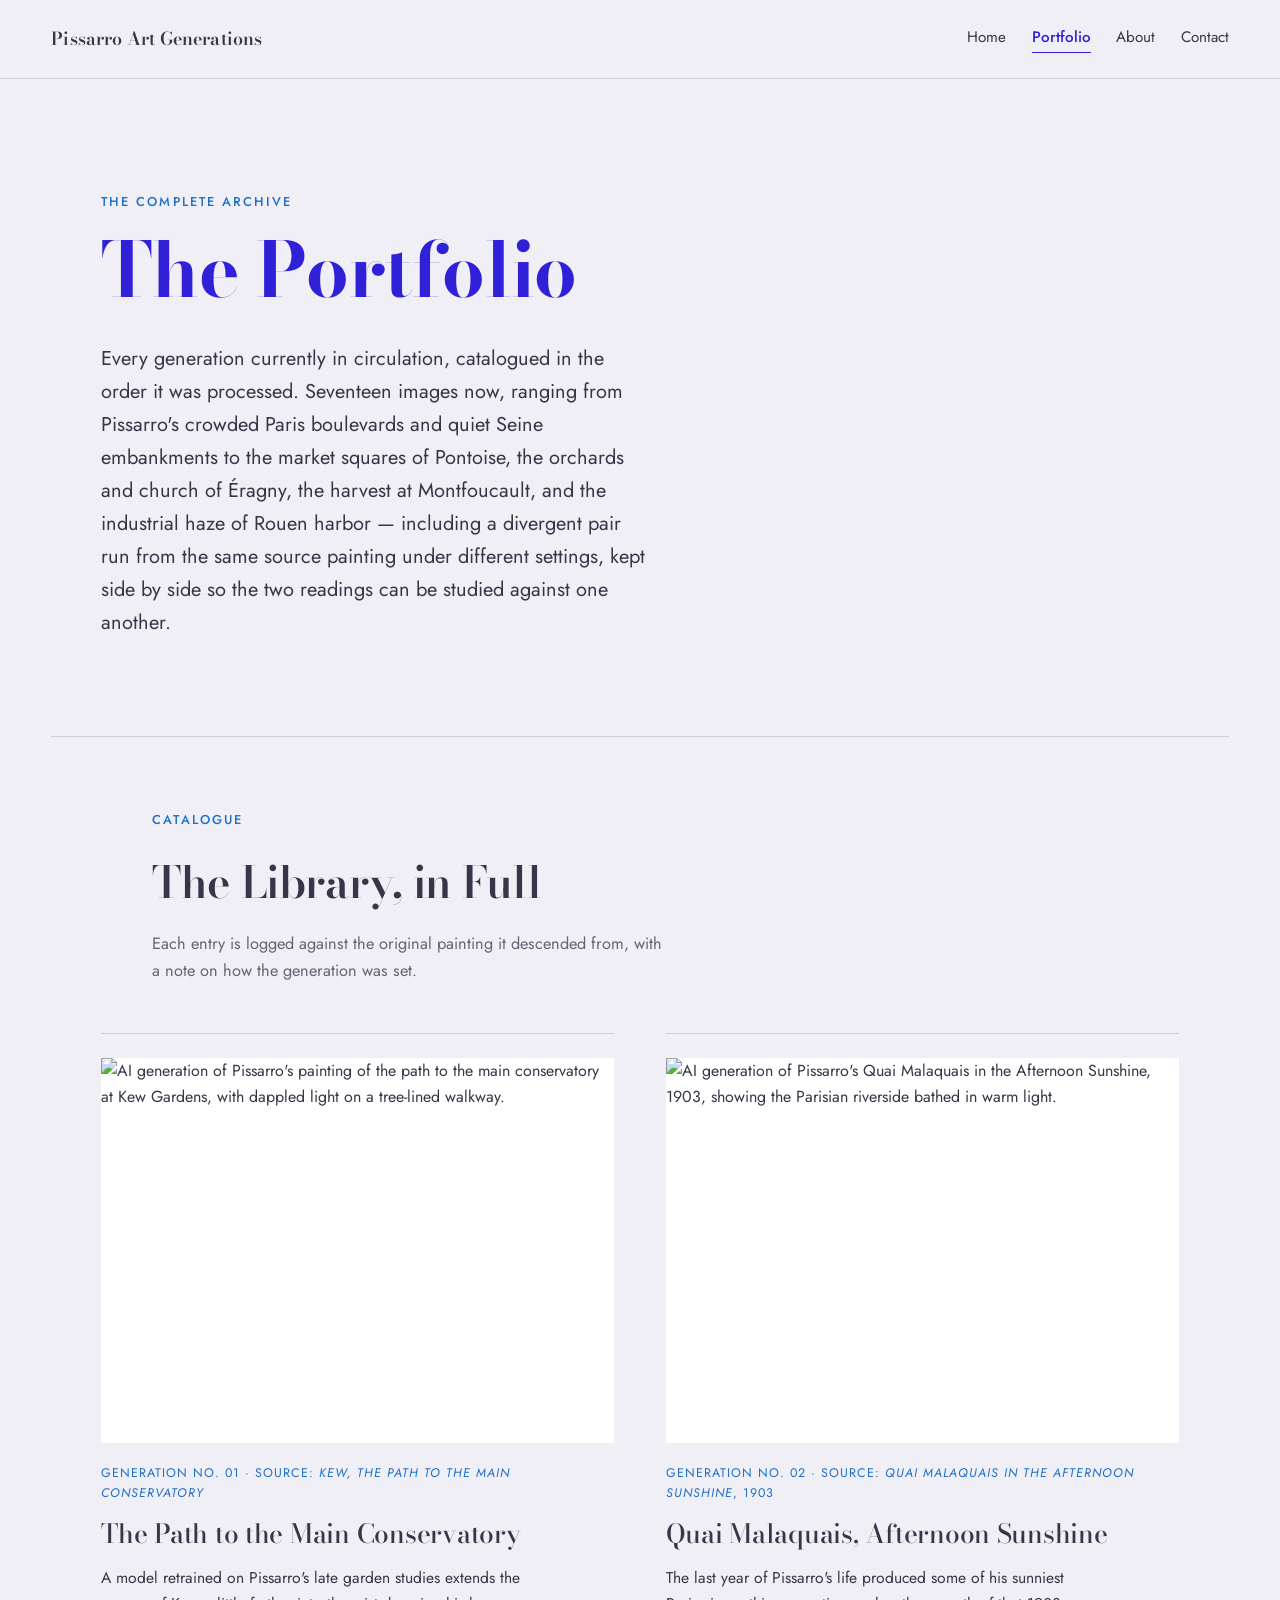
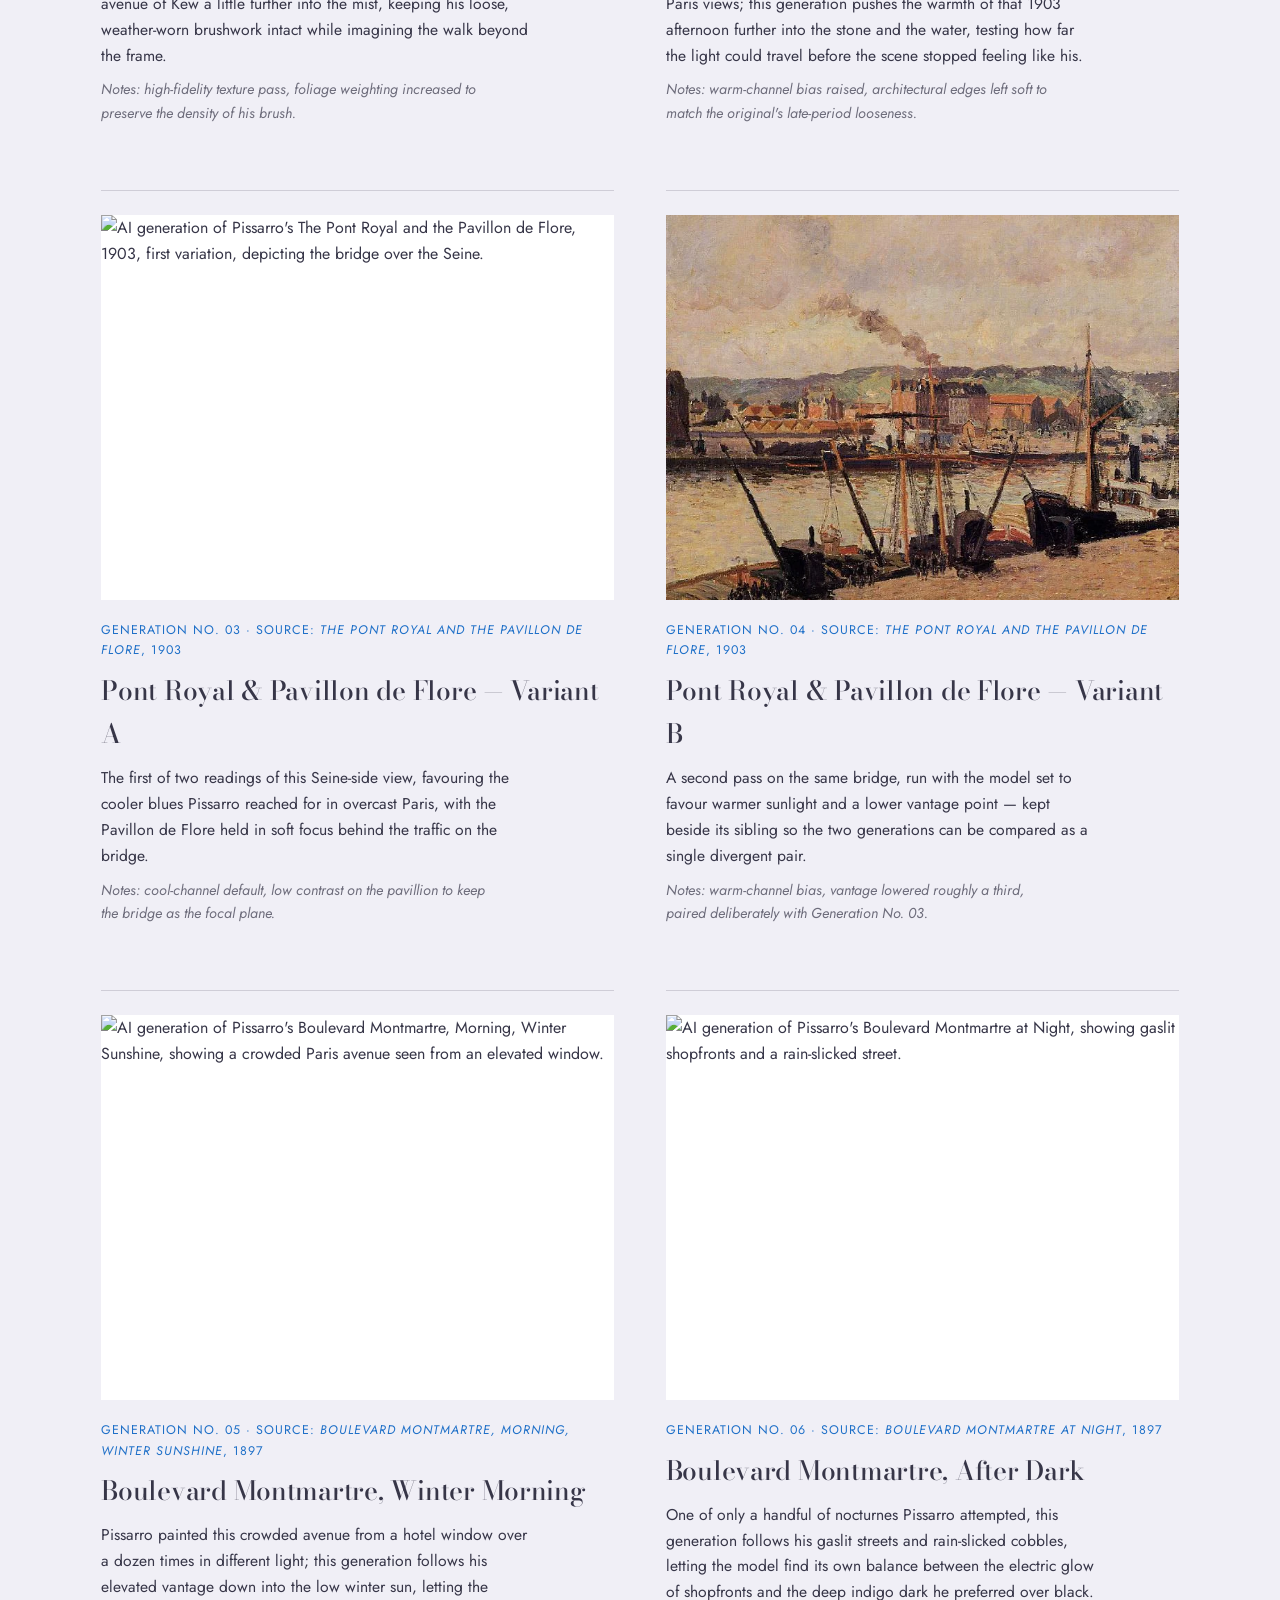
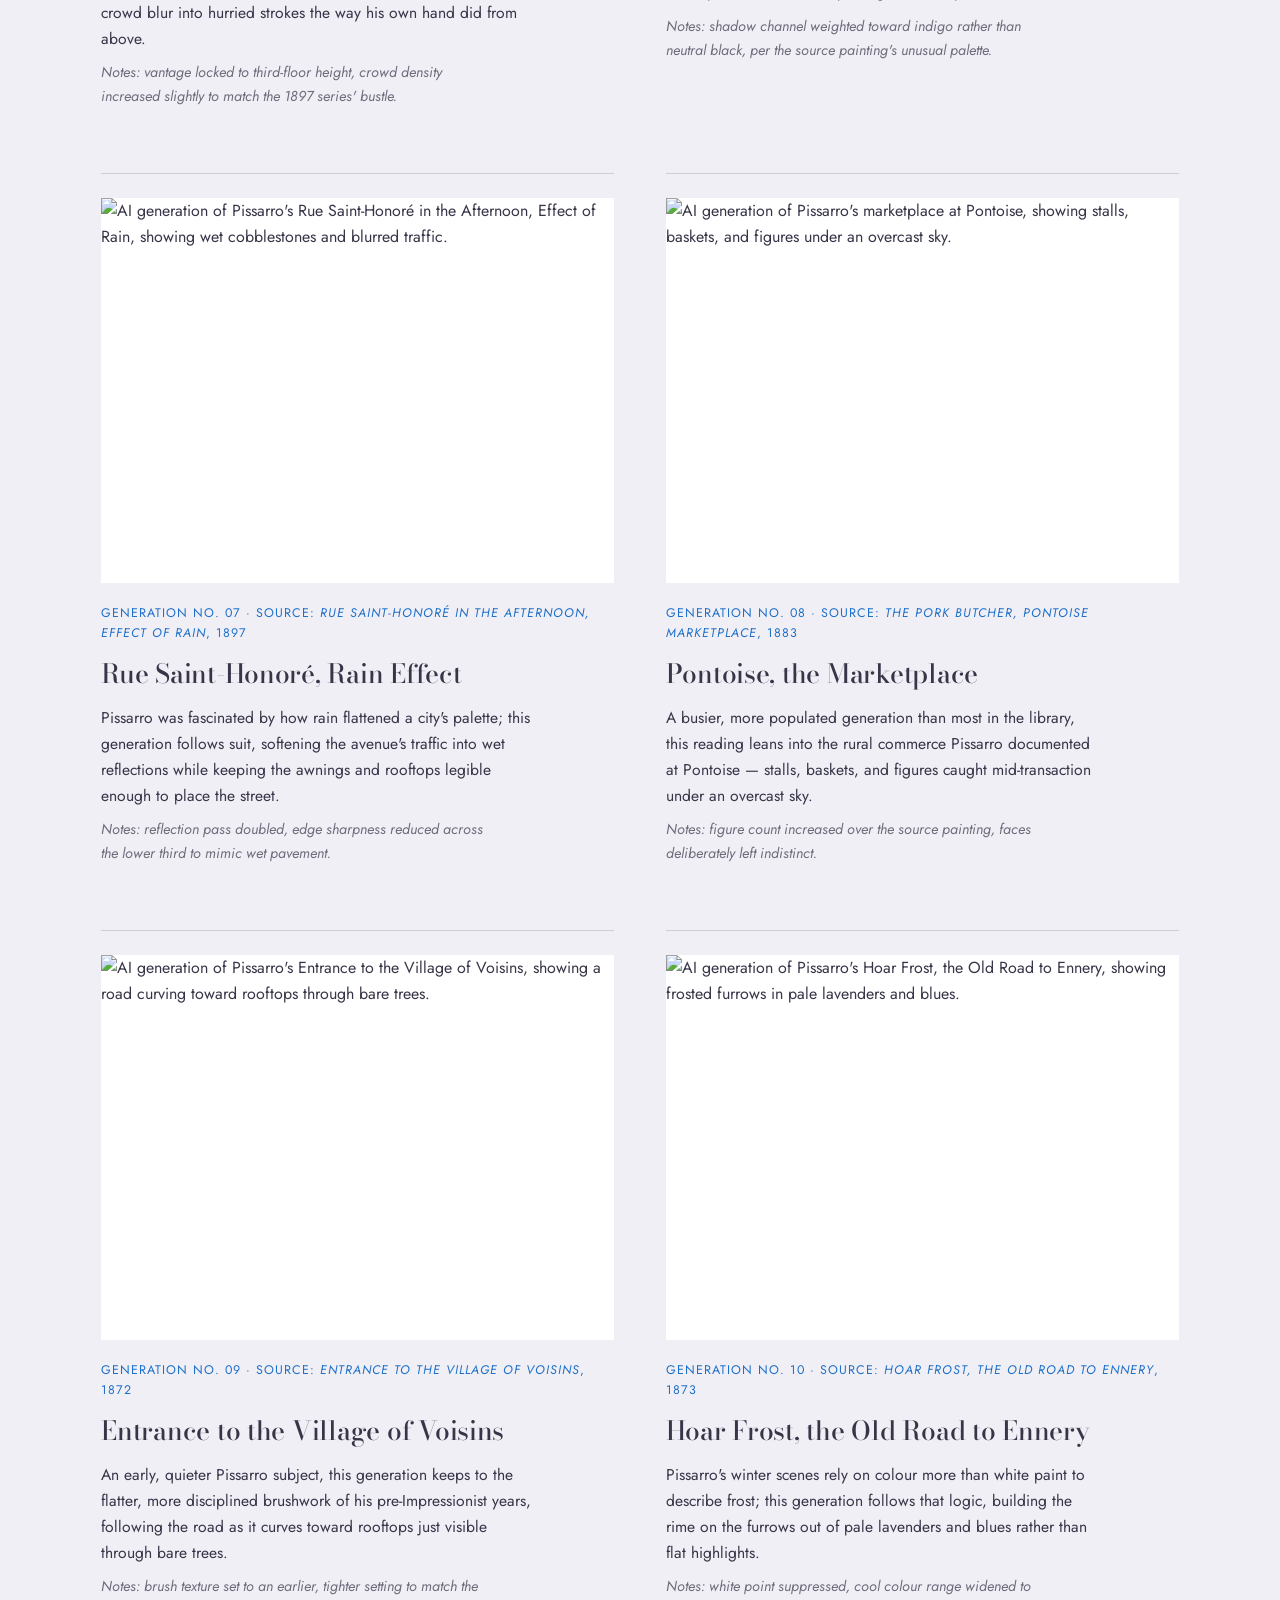
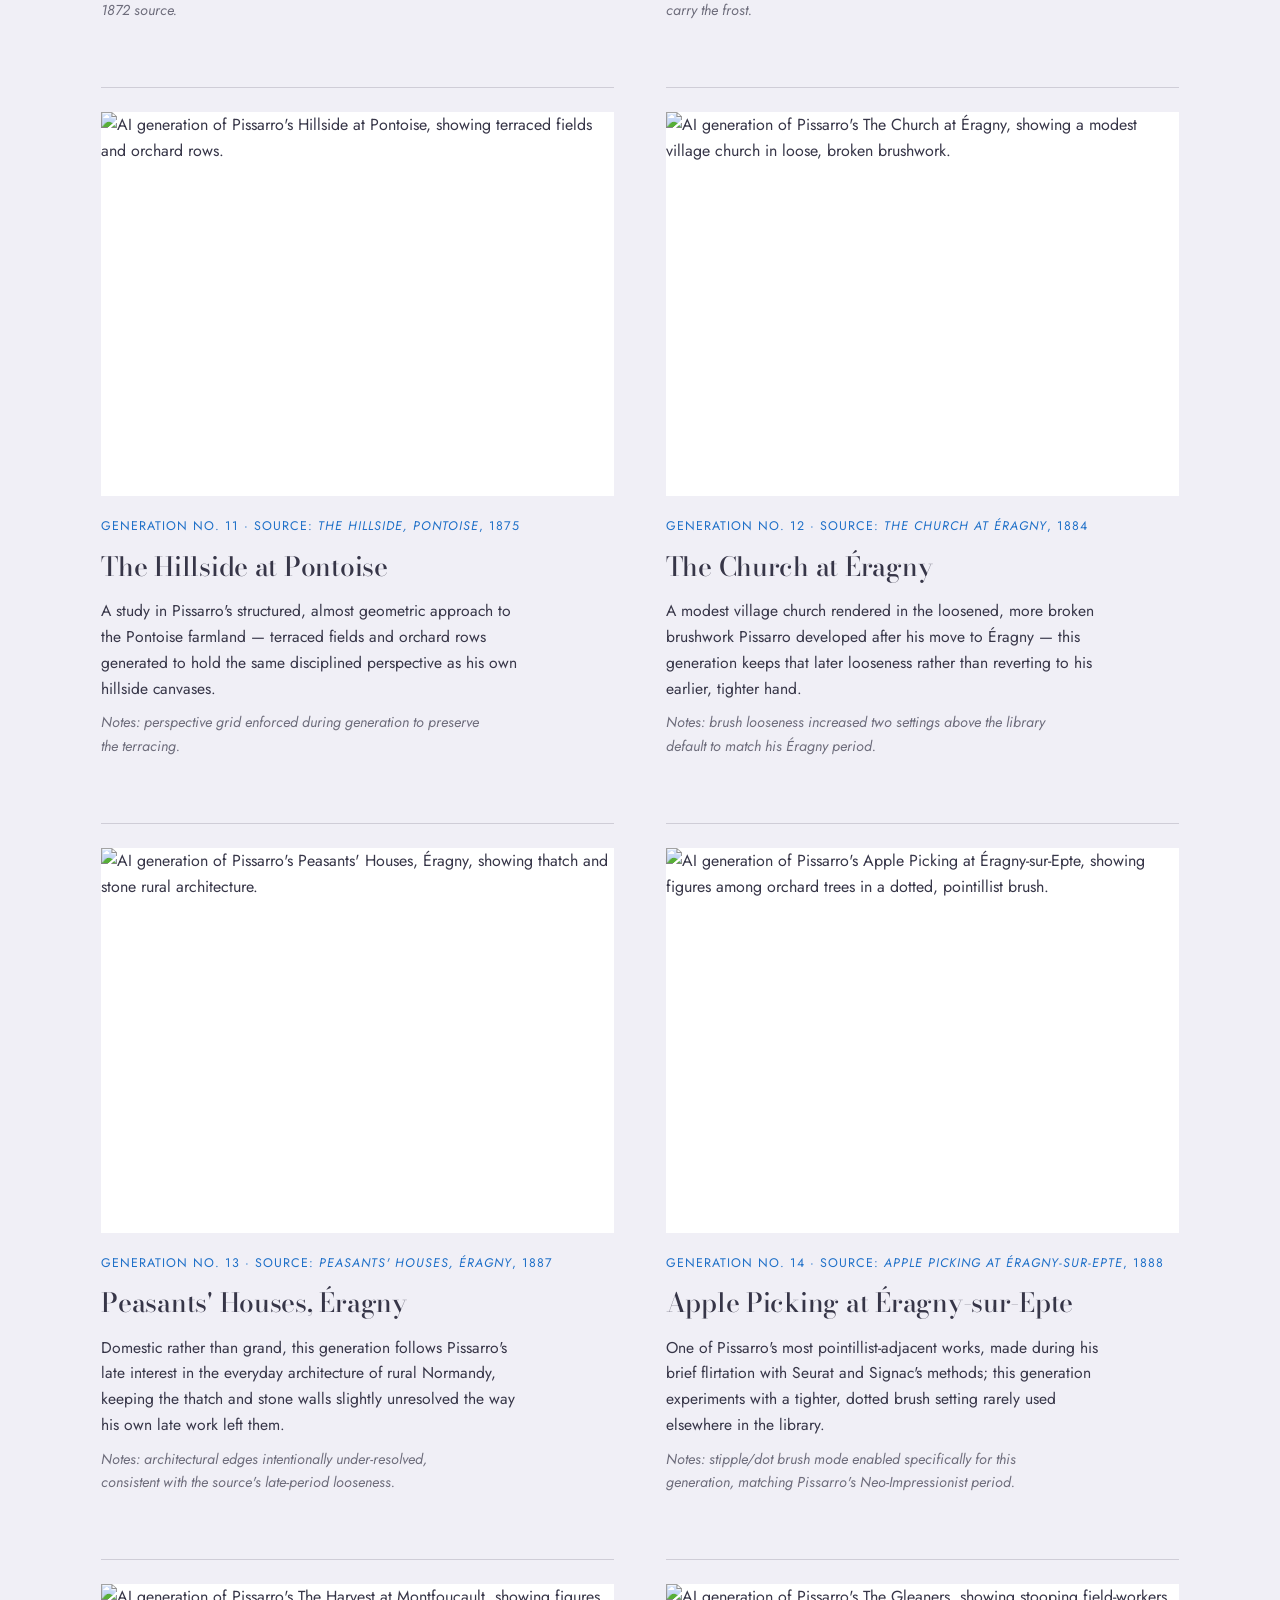
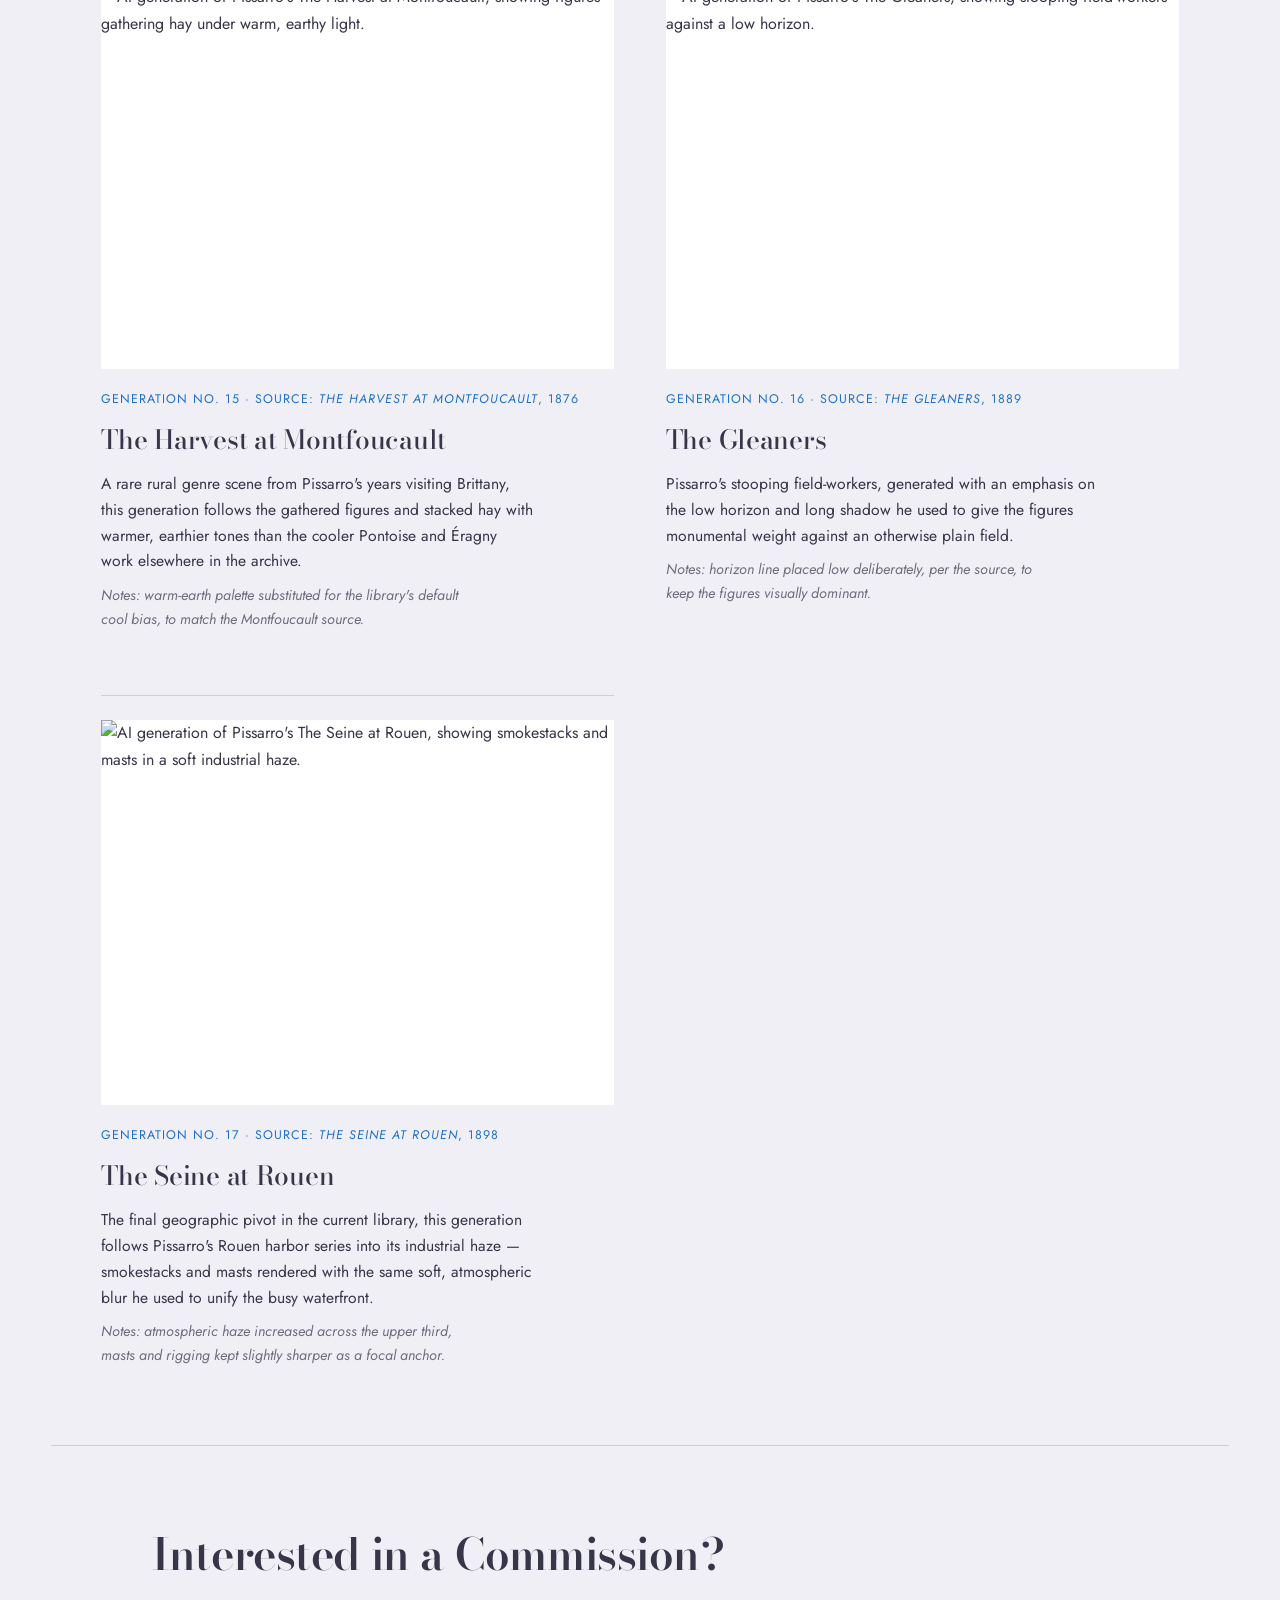
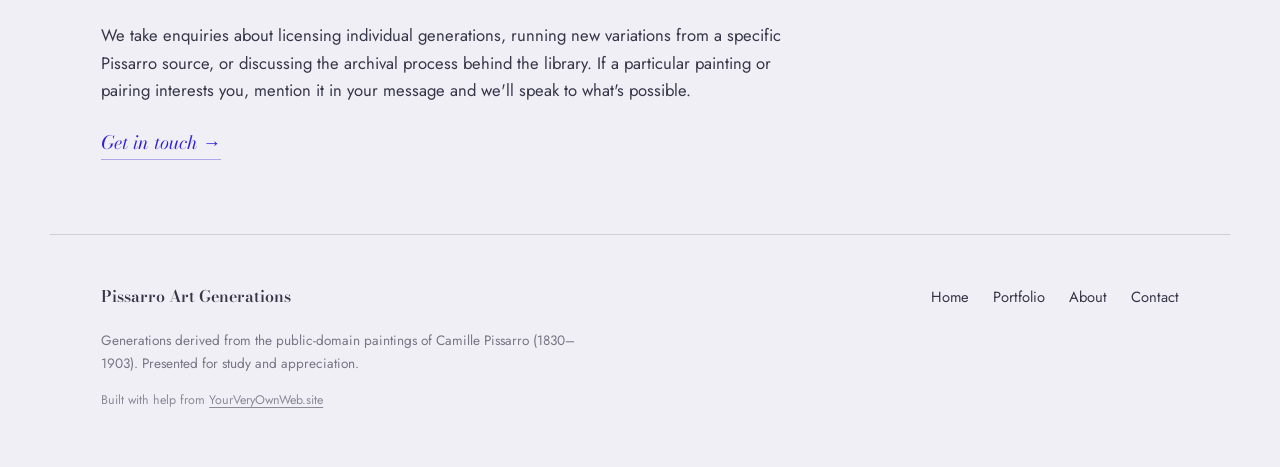
==== commit 7e8f94c7: "Update via YourVeryOwnWeb.site" ====
--- a/portfolio.html
+++ b/portfolio.html
@@ -1,13 +1,12 @@
-<!DOCTYPE html>
-<html lang="en">
-<head>
+<!doctype html>
+<html lang="en"><head>
 <meta charset="UTF-8">
 <meta name="viewport" content="width=device-width, initial-scale=1.0">
 <title>Portfolio — Pissarro Art Generations</title>
 <meta name="description" content="The full portfolio of Pissarro Art Generations: seventeen AI reinterpretations of Camille Pissarro's paintings, catalogued in order of processing.">
 <link rel="preconnect" href="https://fonts.googleapis.com">
-<link rel="preconnect" href="https://fonts.gstatic.com" crossorigin>
-<link href="https://fonts.googleapis.com/css2?family=Bodoni+Moda:ital,opsz,wght@0,6..96,400;0,6..96,500;0,6..96,600;0,6..96,700;0,6..96,900;1,6..96,400&family=Jost:ital,wght@0,300;0,400;0,500;0,600;1,400&display=swap" rel="stylesheet">
+<link rel="preconnect" href="https://fonts.gstatic.com" crossorigin="">
+<link href="https://fonts.googleapis.com/css2?family=Bodoni+Moda:ital,opsz,wght@0,6..96,400;0,6..96,500;0,6..96,600;0,6..96,700;0,6..96,900;1,6..96,400&amp;family=Jost:ital,wght@0,300;0,400;0,500;0,600;1,400&amp;display=swap" rel="stylesheet">
 <link rel="stylesheet" href="assets/css/styles.css">
 </head>
 <body>
@@ -96,7 +95,7 @@
       <!-- Entry 4 -->
       <article class="entry">
         <figure class="entry__figure">
-          <img src="https://pub-b8be2d42a56f45ea932b63dd513a009c.r2.dev/u/5d6qfpzfwi1xz0b/32edb75a07977446-the-pont-royal-and-the-pavillion-de-flore-1903.jpg" alt="AI generation of Pissarro's The Pont Royal and the Pavillon de Flore, 1903, second variation, with warmer tones and a lower vantage." loading="lazy">
+          <img src="assets/img/8d66c8bc-mj-cnxj2anbtlc.webp" alt="AI generation of Pissarro's The Pont Royal and the Pavillon de Flore, 1903, second variation, with warmer tones and a lower vantage." loading="lazy">
         </figure>
         <div class="entry__text">
           <p class="entry__meta">Generation No. 04 · Source: <em>The Pont Royal and the Pavillon de Flore</em>, 1903</p>
@@ -319,5 +318,5 @@
 <!-- FOOTER END -->
 
 <script src="assets/js/scripts.js"></script>
-</body>
-</html>+
+</body></html>
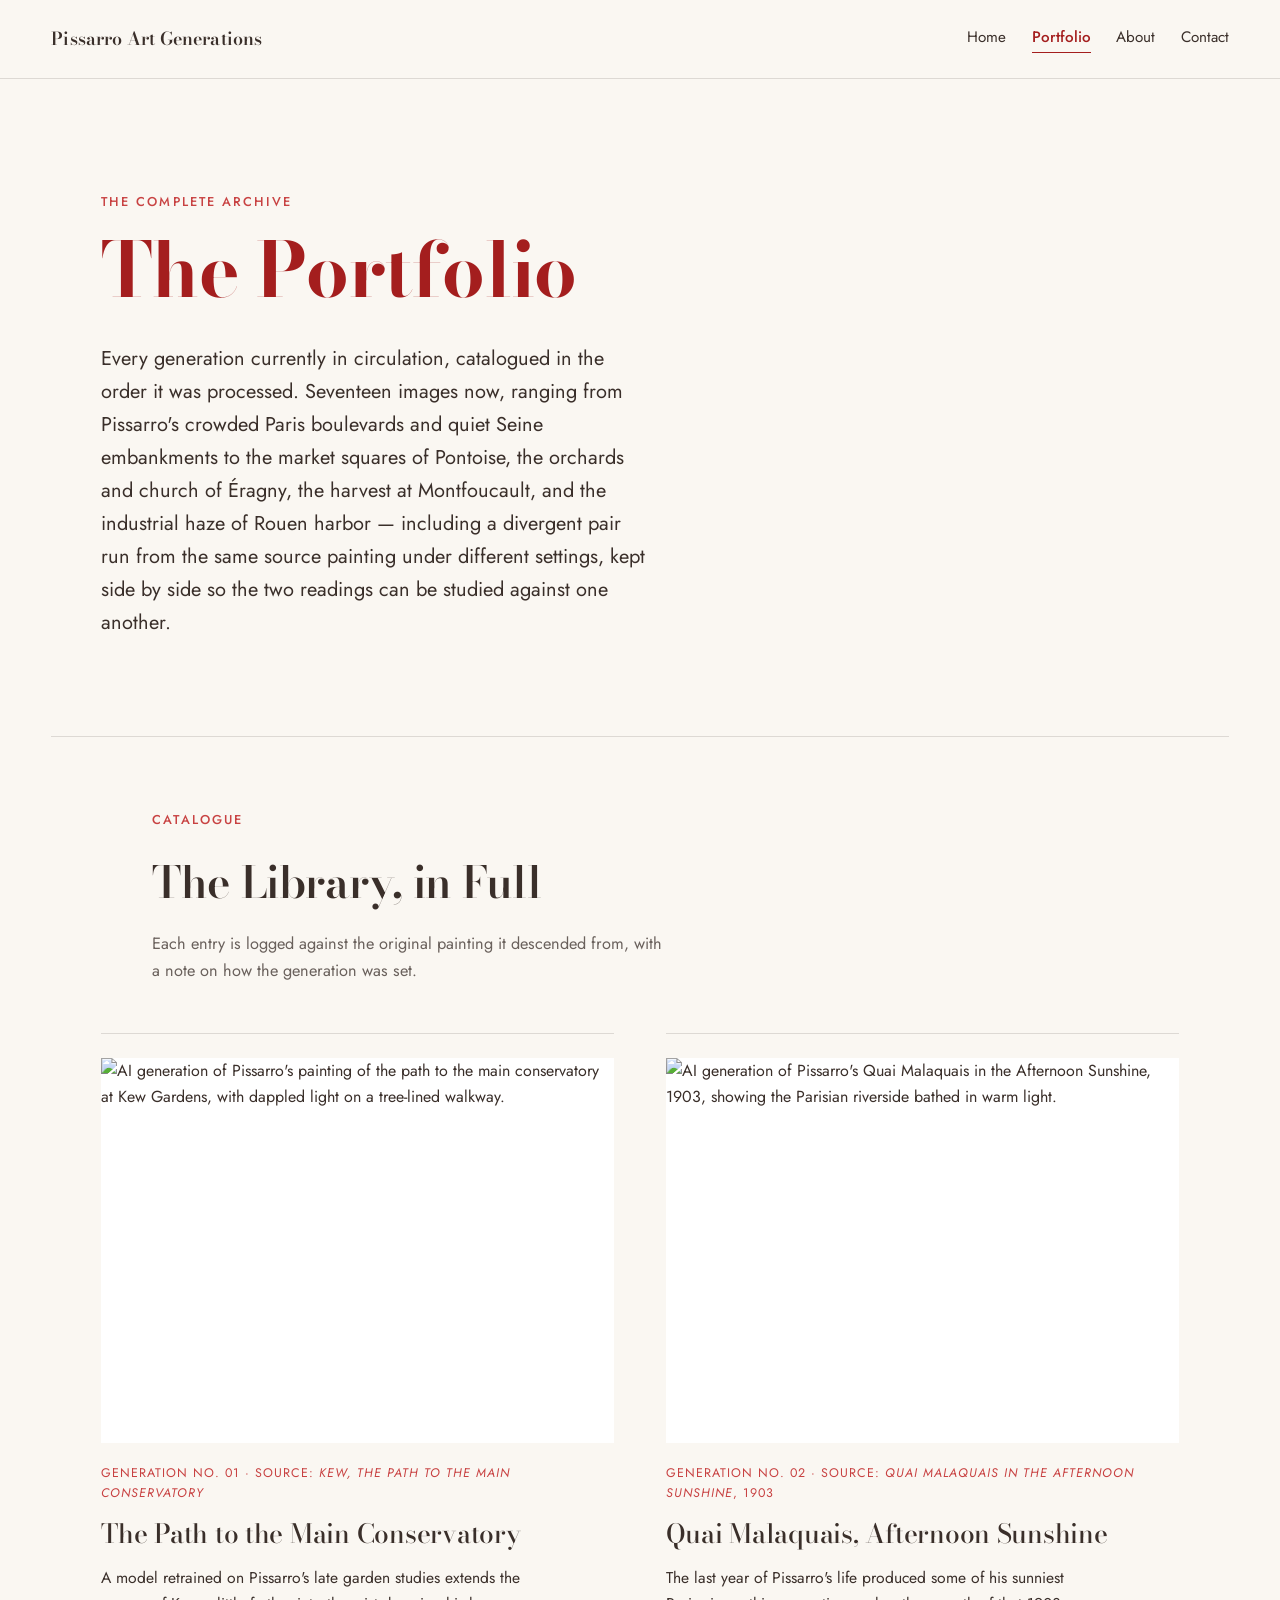
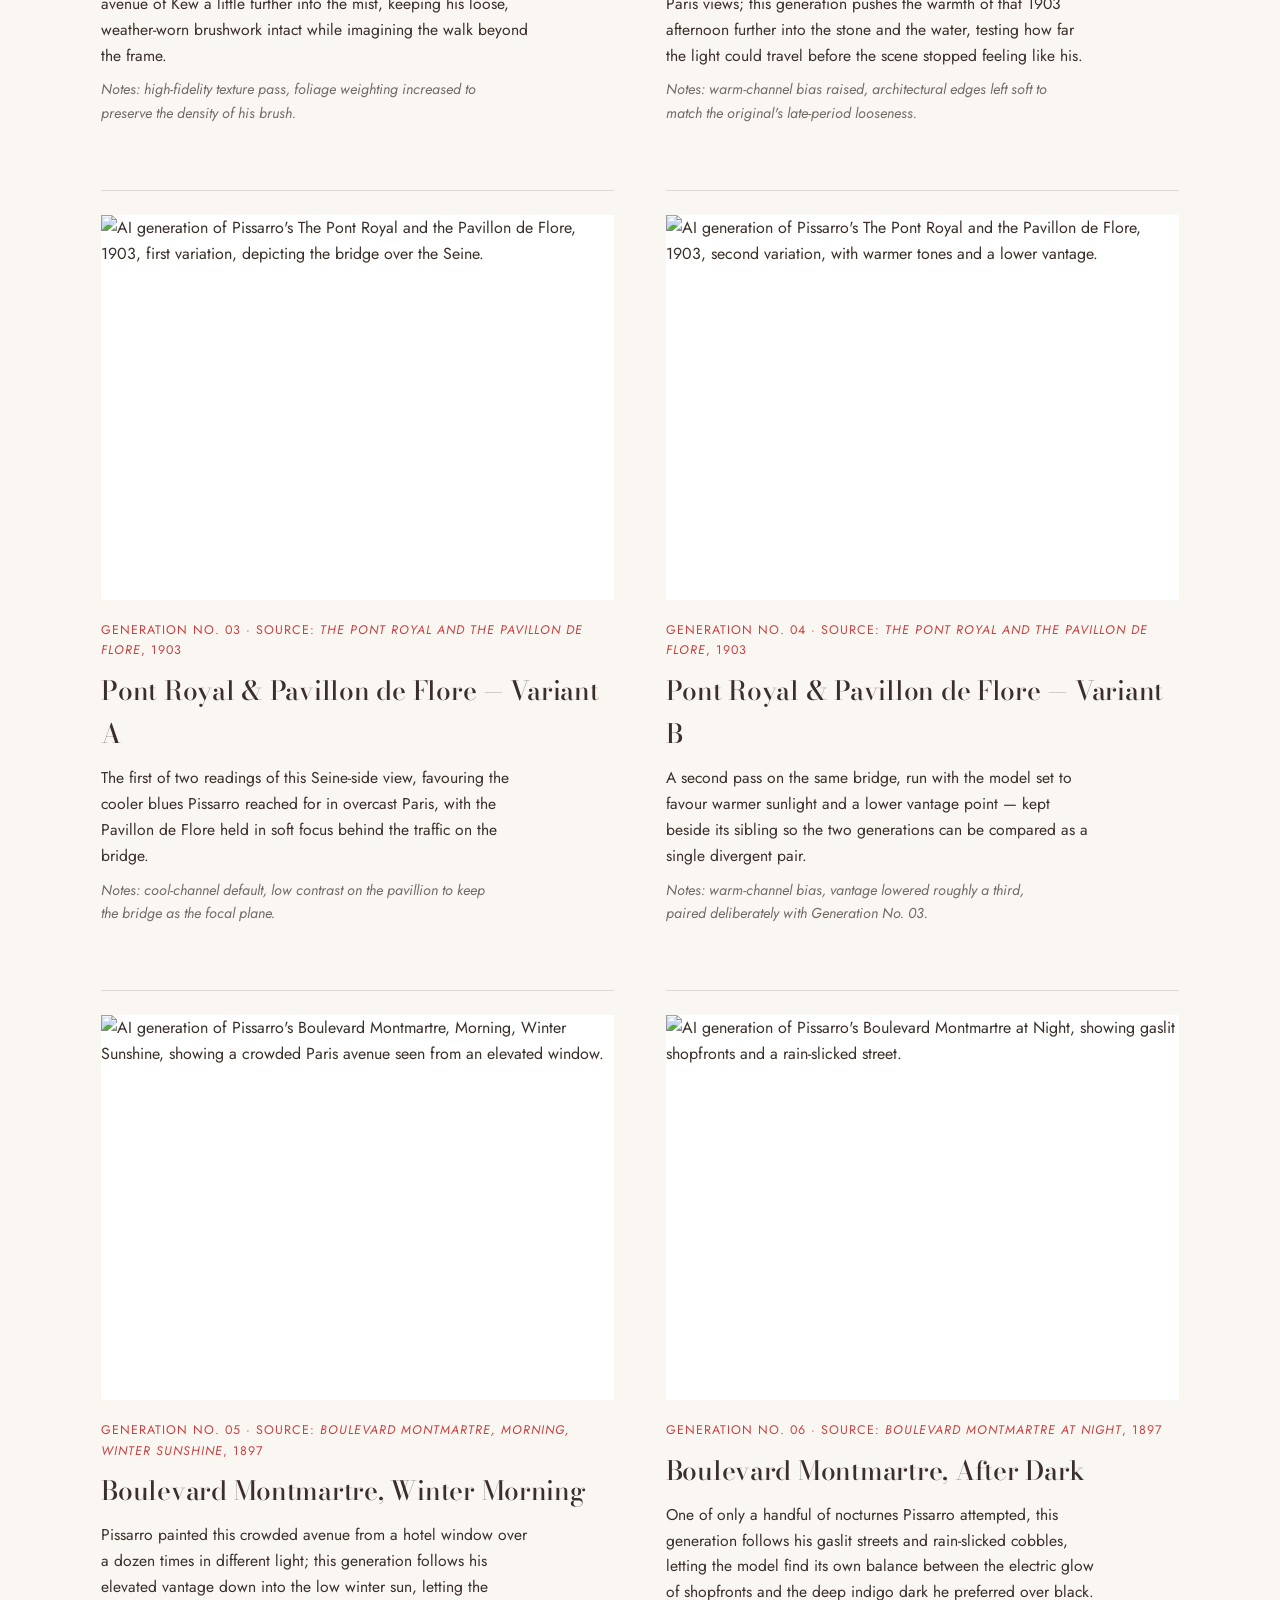
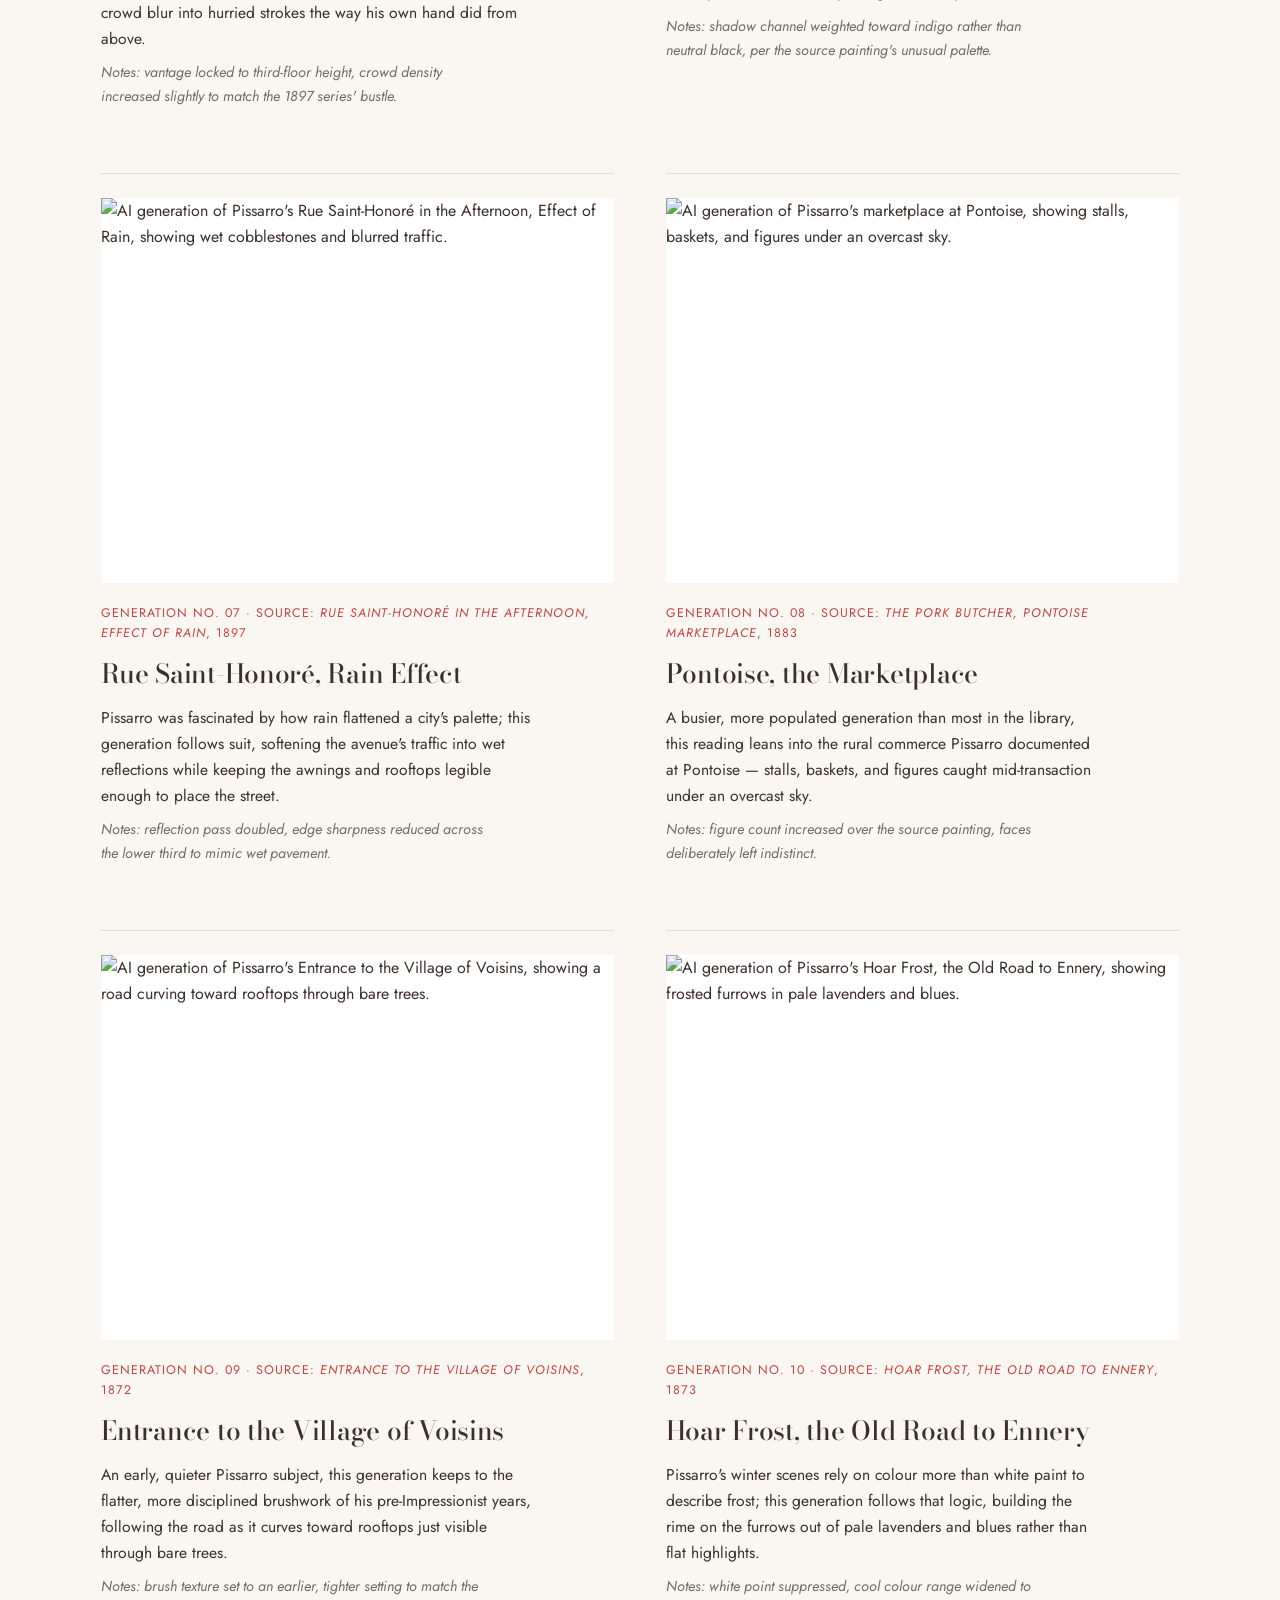
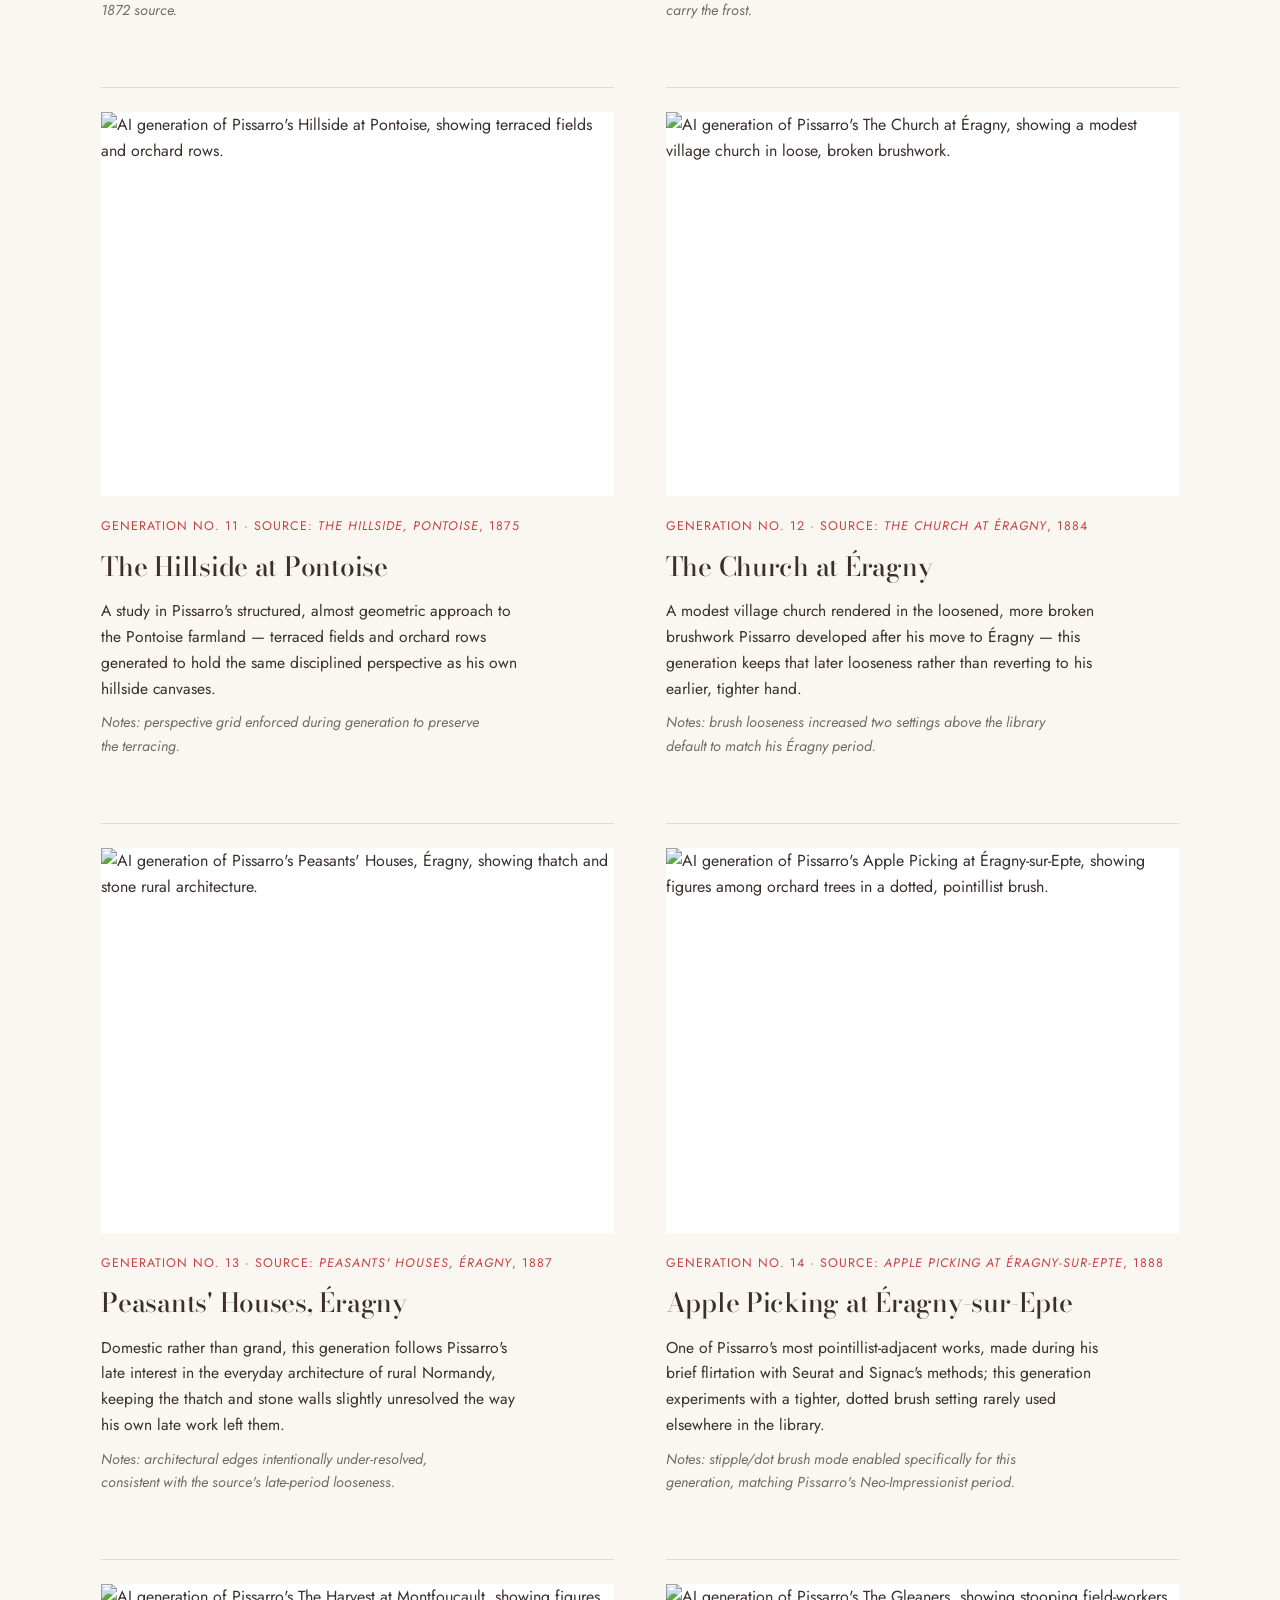
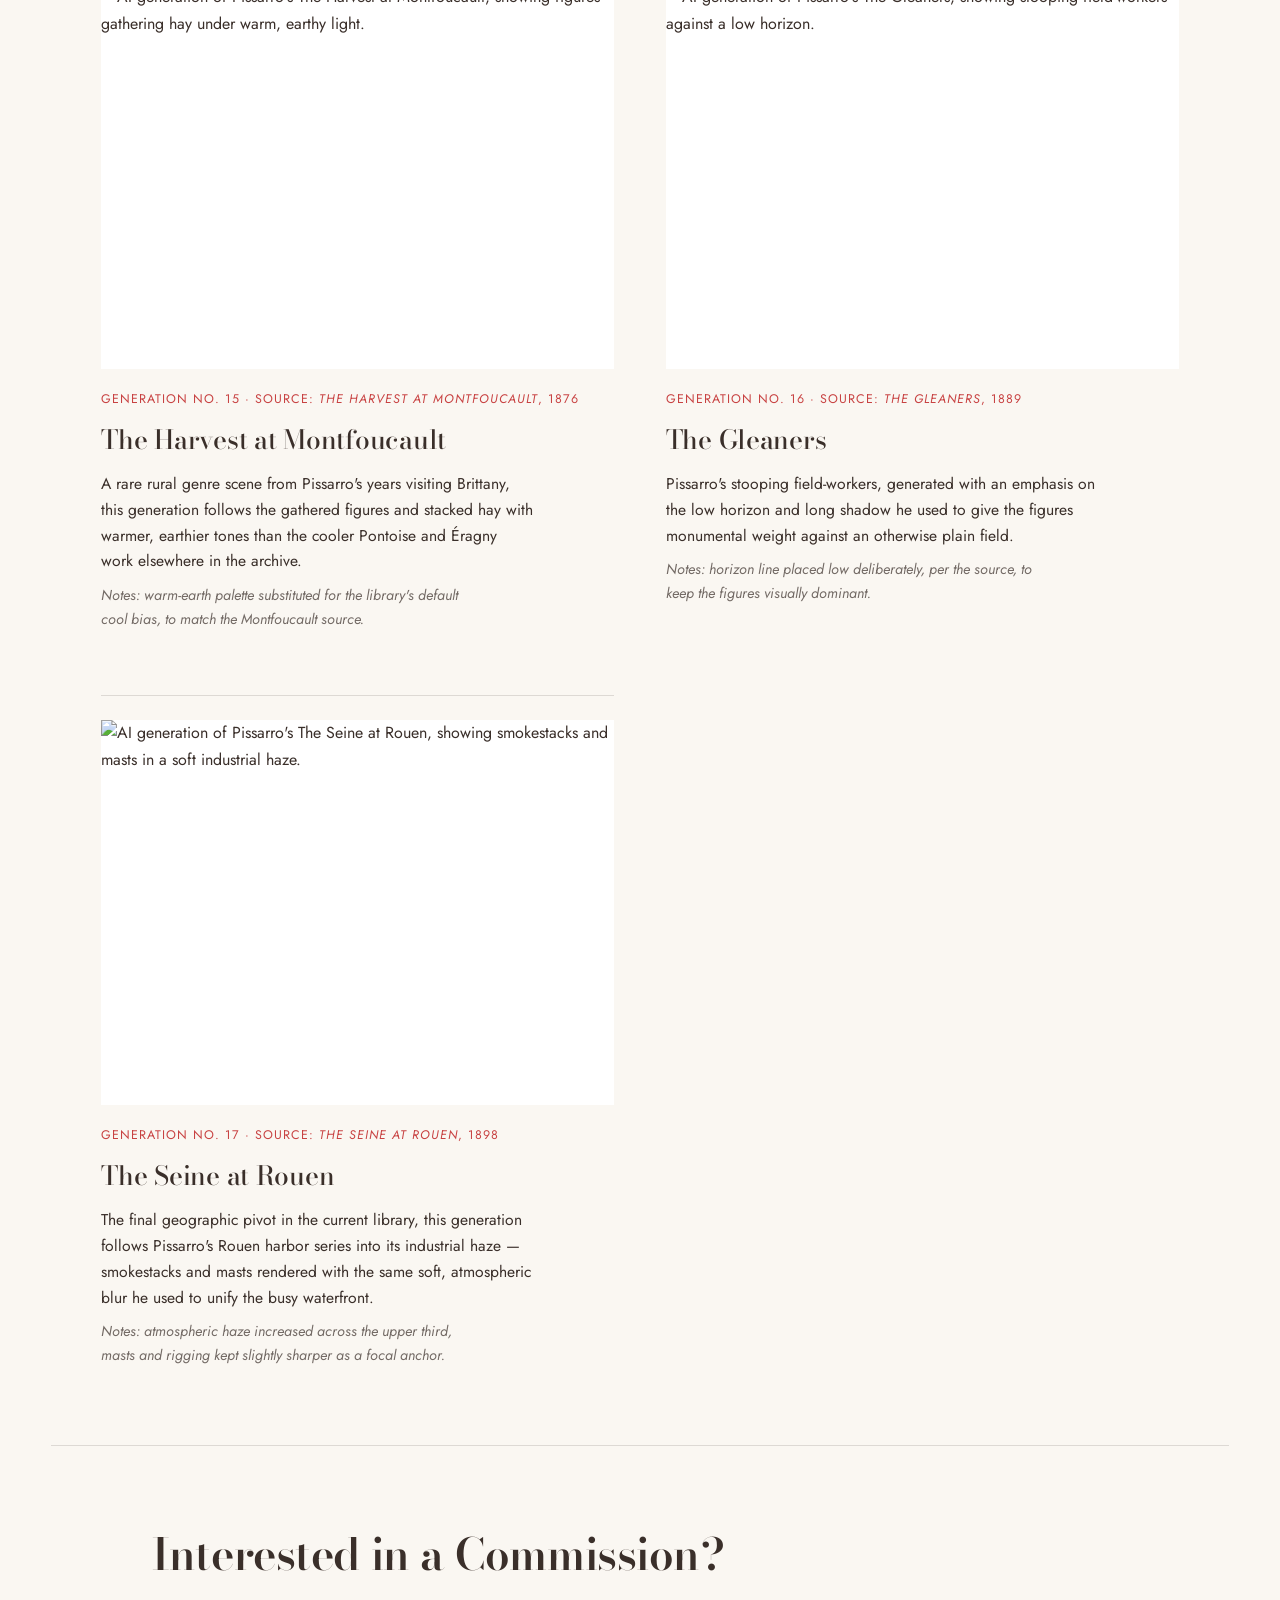
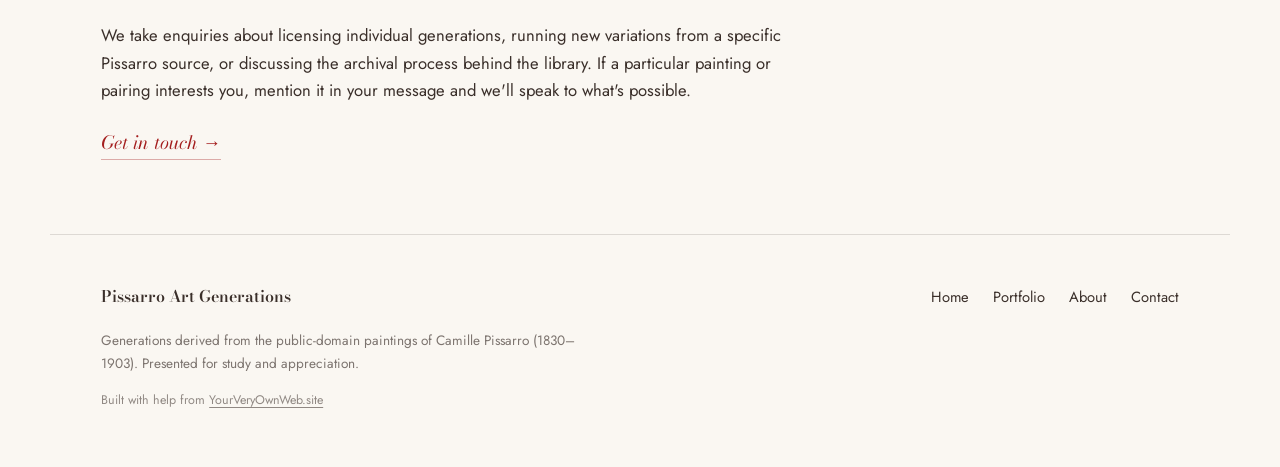
==== commit 61fb6ec9: "Update via YourVeryOwnWeb.site" ====
--- a/portfolio.html
+++ b/portfolio.html
@@ -95,7 +95,7 @@
       <!-- Entry 4 -->
       <article class="entry">
         <figure class="entry__figure">
-          <img src="assets/img/8d66c8bc-mj-cnxj2anbtlc.webp" alt="AI generation of Pissarro's The Pont Royal and the Pavillon de Flore, 1903, second variation, with warmer tones and a lower vantage." loading="lazy">
+          <img src="https://pub-b8be2d42a56f45ea932b63dd513a009c.r2.dev/u/5d6qfpzfwi1xz0b/32edb75a07977446-the-pont-royal-and-the-pavillon-de-flore-1903.jpg" alt="AI generation of Pissarro's The Pont Royal and the Pavillon de Flore, 1903, second variation, with warmer tones and a lower vantage." loading="lazy">
         </figure>
         <div class="entry__text">
           <p class="entry__meta">Generation No. 04 · Source: <em>The Pont Royal and the Pavillon de Flore</em>, 1903</p>
@@ -319,4 +319,4 @@
 
 <script src="assets/js/scripts.js"></script>
 
-</body></html>
+</body></html>
--- a/assets/css/styles.css
+++ b/assets/css/styles.css
@@ -4,16 +4,16 @@
    =========================================================== */
 
 :root{
-  /* Palette (from brief) */
-  --bg:        #f0eff6; /* dominant paper background */
-  --accent:    #3021d8; /* primary accent — deep indigo */
-  --accent-2:  #1f70c8; /* supporting — mid blue */
-  --ink:       #373648; /* body / heading ink — slate charcoal */
-  --sky:       #00a3d7; /* supporting — bright cyan-blue */
+  /* Palette (red recolor) */
+  --bg:        #faf7f2; /* dominant paper background — warm cream */
+  --accent:    #a41e1e; /* primary accent — deep red-burgundy */
+  --accent-2:  #c84242; /* supporting — bright scarlet-red */
+  --ink:       #3a2f2a; /* body / heading ink — warm charcoal */
+  --sky:       #e85d5d; /* supporting — rose-red */
 
   --bg-raised: #ffffff;
-  --rule:      rgba(55, 54, 72, 0.18);
-  --rule-strong: rgba(48, 33, 216, 0.35);
+  --rule:      rgba(58, 47, 42, 0.15);
+  --rule-strong: rgba(164, 30, 30, 0.35);
 
   --font-head: "Bodoni Moda", "Playfair Display", Georgia, "Times New Roman", serif;
   --font-body: "Jost", "Century Gothic", "Trebuchet MS", Helvetica, Arial, sans-serif;
@@ -353,7 +353,7 @@
 .field textarea:focus{
   outline: none;
   border-color: var(--accent);
-  box-shadow: 0 0 0 3px rgba(48, 33, 216, 0.12);
+  box-shadow: 0 0 0 3px rgba(164, 30, 30, 0.12);
 }
 
 .contact__submit{
